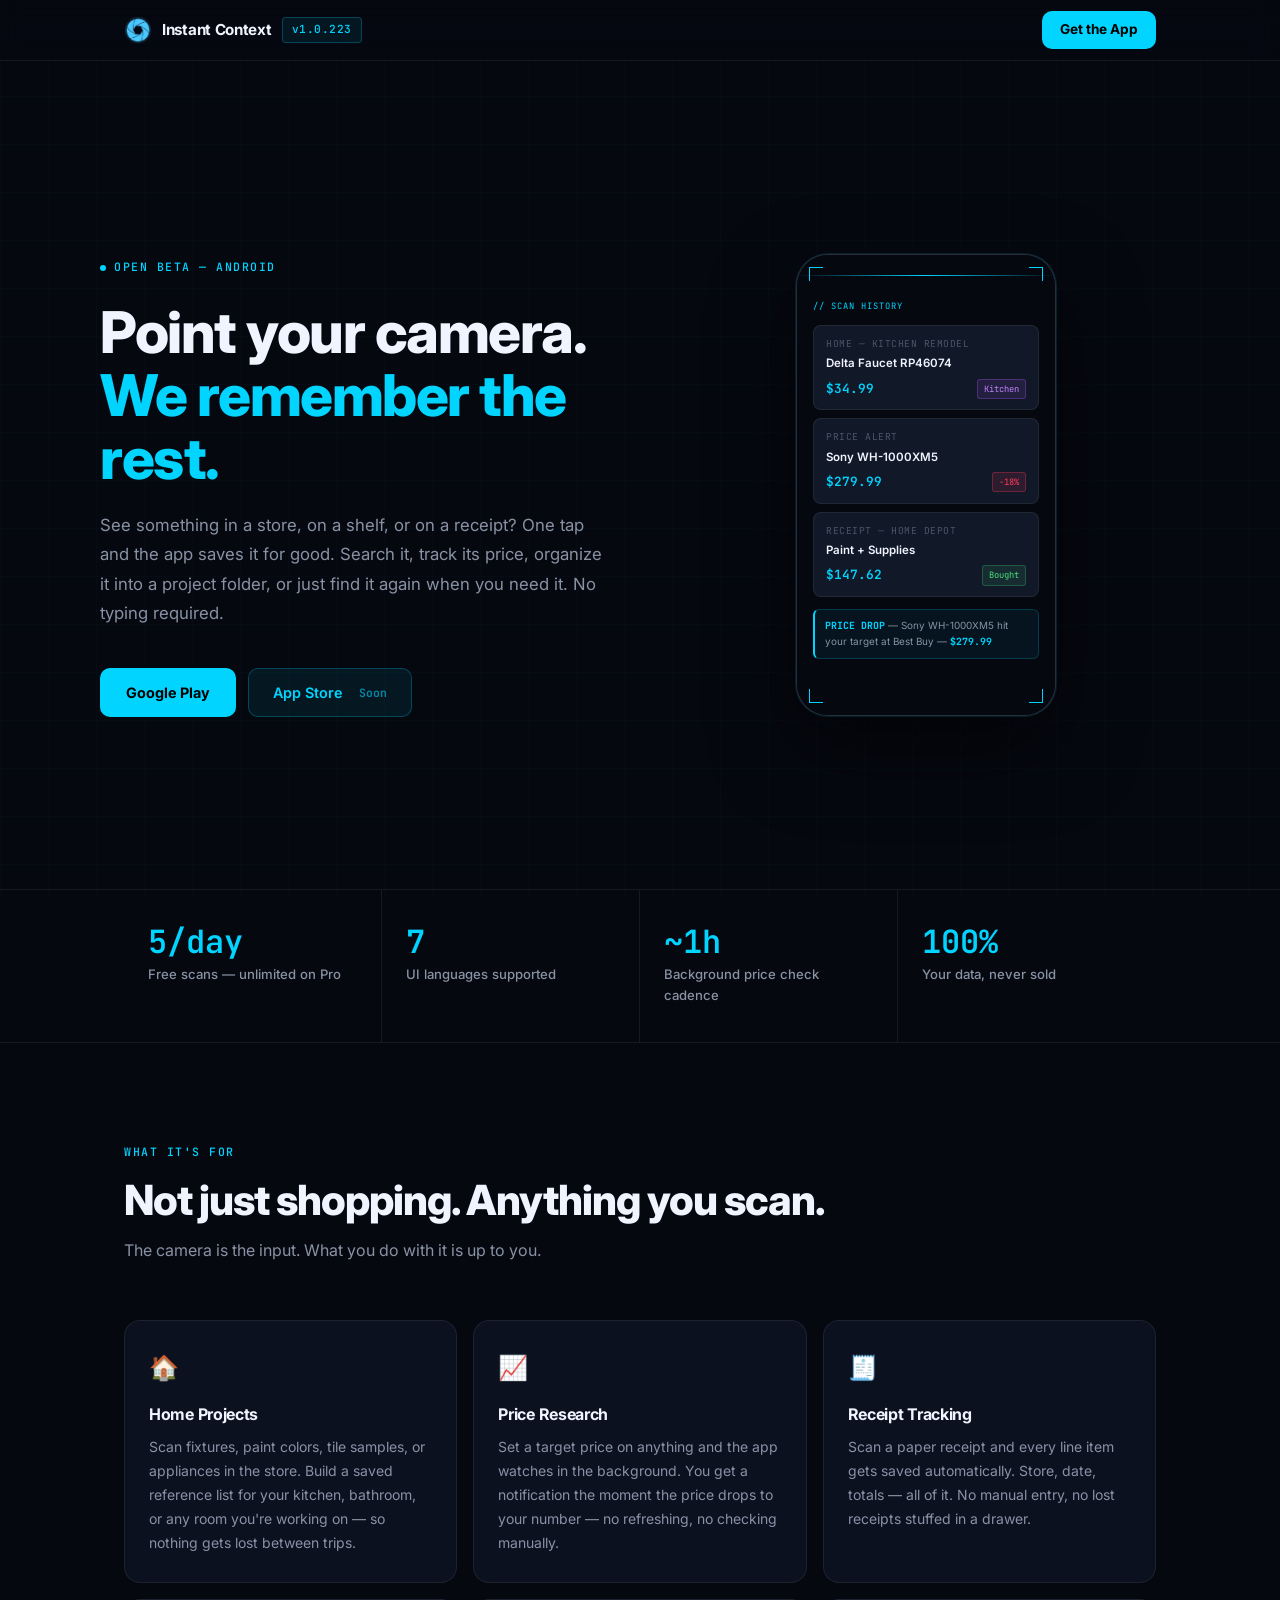
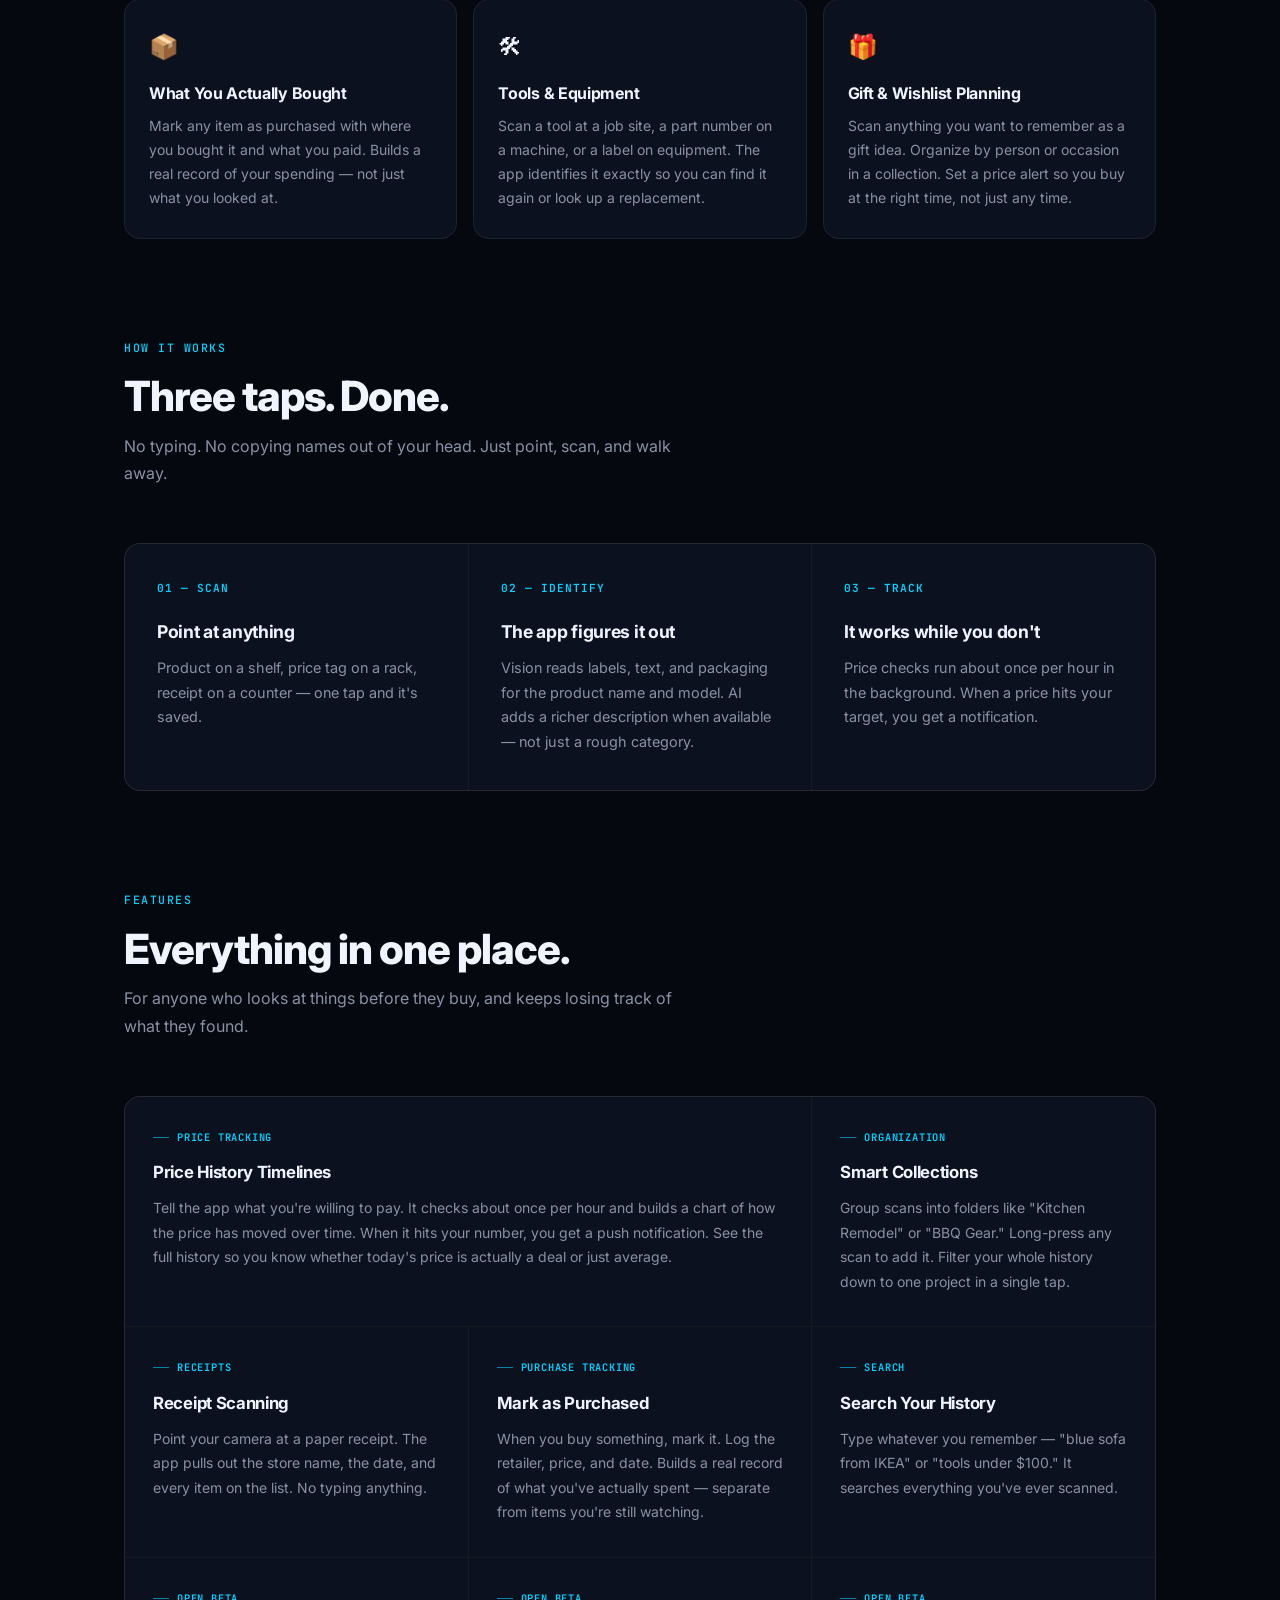
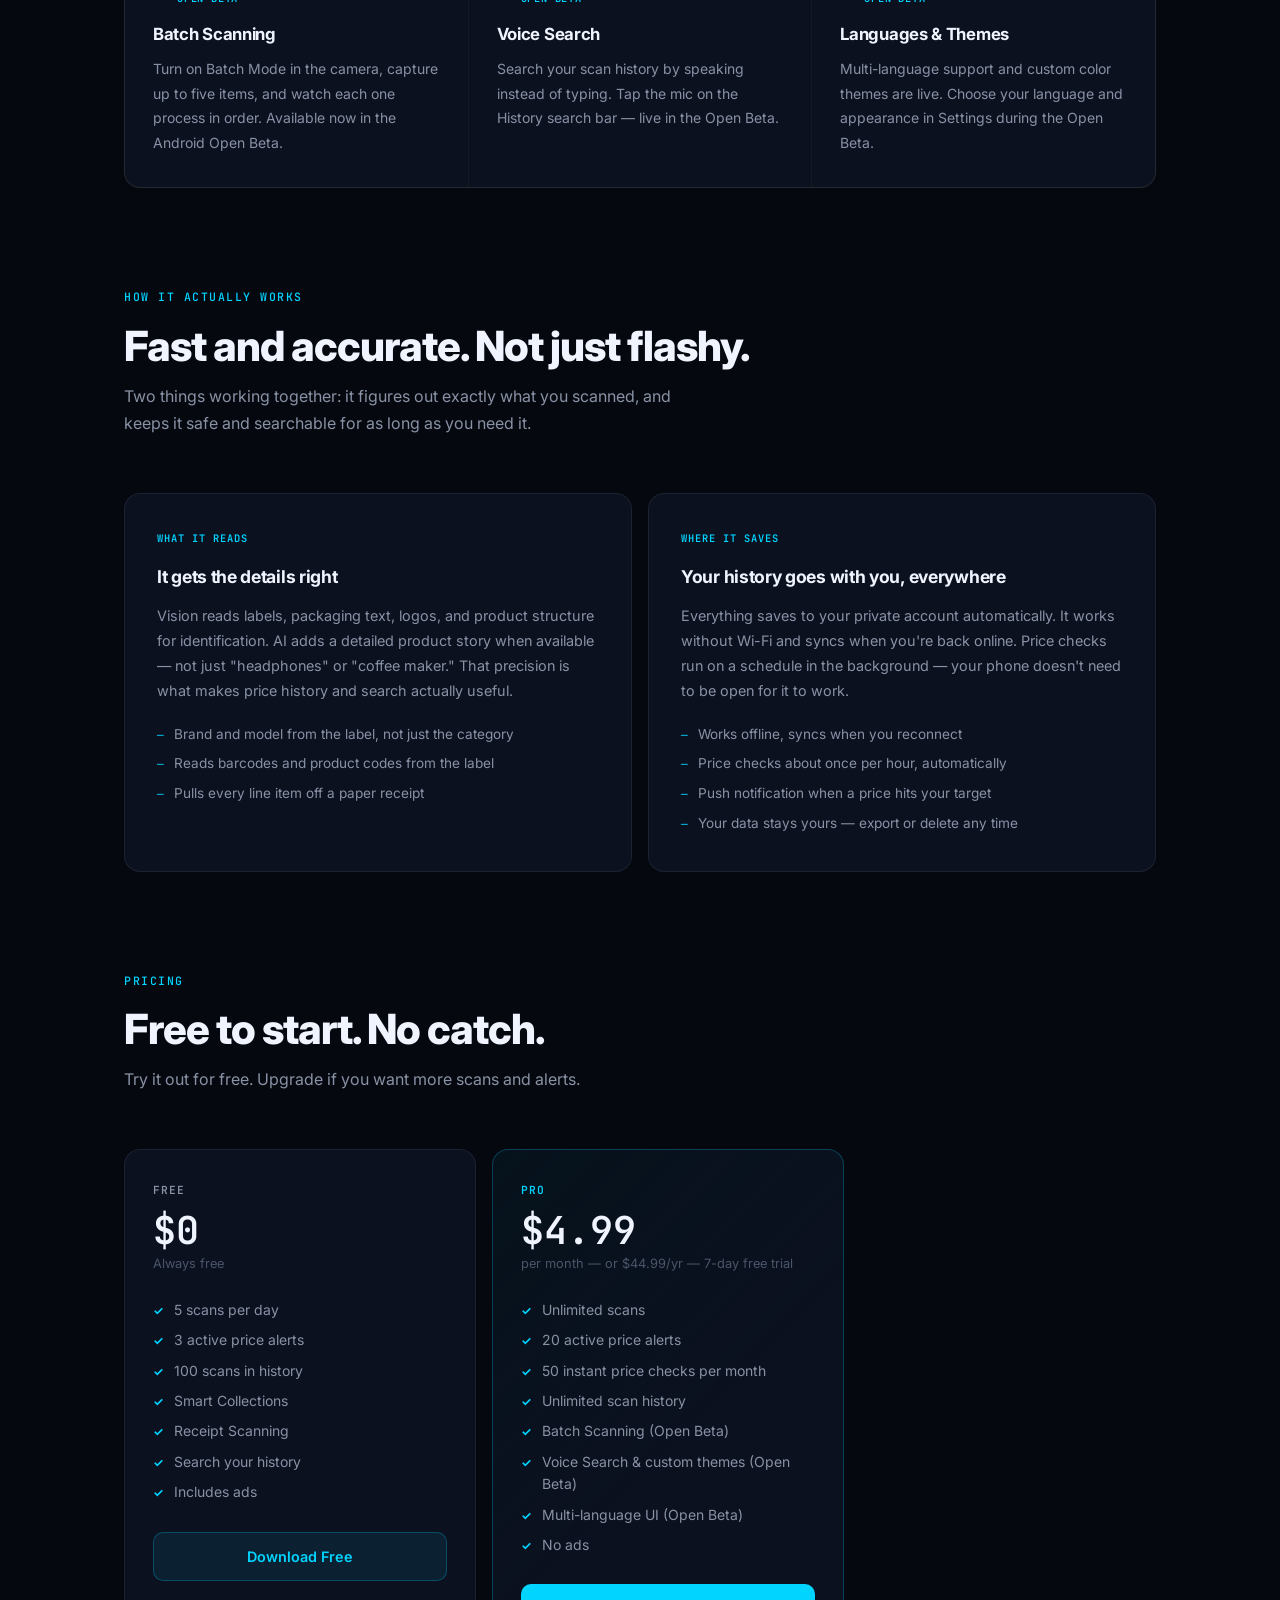
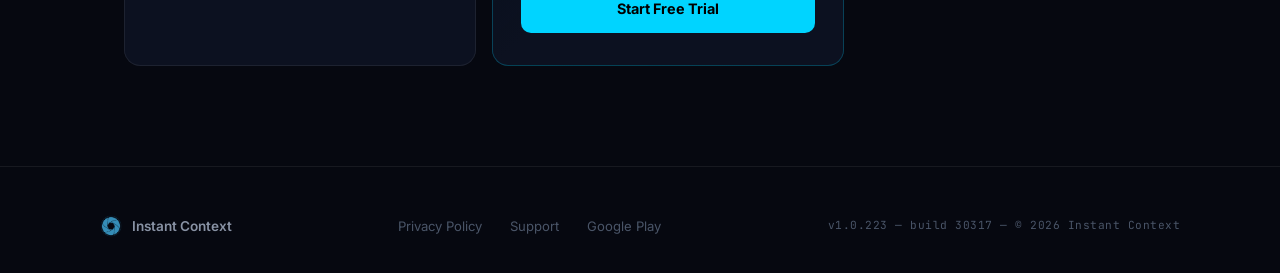
==== index.html @ 6c450320 "Website sync v1.0.223 (build 30317)" ====
<!DOCTYPE html>
<html lang="en">
<head>
  <meta charset="UTF-8">
  <meta name="viewport" content="width=device-width, initial-scale=1.0">
  <link rel="icon" href="/favicon.ico" sizes="any">
  <link rel="icon" href="/favicon-32.png" type="image/png" sizes="32x32">
  <link rel="icon" href="/favicon.png" type="image/png" sizes="512x512">
  <link rel="apple-touch-icon" href="/icon.png">
  <title>Instant Context &#8212; Point your camera. We remember the rest.</title>
  <meta name="description" content="Instant Context remembers every product and receipt you scan. Track prices, stay organized, and find anything again in seconds &#8212; without typing a thing.">
  <meta name="theme-color" content="#060810">
  <link rel="preconnect" href="https://fonts.googleapis.com">
  <link rel="preconnect" href="https://fonts.gstatic.com" crossorigin>
  <link href="https://fonts.googleapis.com/css2?family=Inter:wght@300;400;500;600;700;800&family=JetBrains+Mono:wght@400;500;600&display=swap" rel="stylesheet">
  <link rel="stylesheet" href="./css/site.css">
  <style>
    /* =============================================================
       RESET & BASE
    ============================================================= */
    *, *::before, *::after { margin: 0; padding: 0; box-sizing: border-box; }

    :root {
      --black:     #060810;
      --surface:   #0c1120;
      --surface-2: #111827;
      --border:    rgba(255,255,255,0.07);
      --border-hi: rgba(0,212,255,0.25);
      --cyan:      #00d4ff;
      --cyan-dim:  rgba(0,212,255,0.15);
      --cyan-glow: rgba(0,212,255,0.08);
      --red:       #ff3b5c;
      --text-hi:   #f0f4ff;
      --text-mid:  #8892a4;
      --text-lo:   #4a5568;
      --mono:      'JetBrains Mono', 'Courier New', monospace;
      --sans:      'Inter', -apple-system, BlinkMacSystemFont, sans-serif;
      --radius:    10px;
      --radius-lg: 16px;
    }

    html { scroll-behavior: smooth; }

    body {
      font-family: var(--sans);
      background-color: var(--black);
      color: var(--text-hi);
      line-height: 1.6;
      overflow-x: hidden;
      -webkit-font-smoothing: antialiased;
    }

    /* =============================================================
       GRID BACKGROUND
    ============================================================= */
    .grid-bg {
      position: fixed;
      inset: 0;
      pointer-events: none;
      z-index: 0;
      background-image:
        linear-gradient(rgba(0,212,255,0.025) 1px, transparent 1px),
        linear-gradient(90deg, rgba(0,212,255,0.025) 1px, transparent 1px);
      background-size: 48px 48px;
    }

    /* =============================================================
       LAYOUT
    ============================================================= */
    .wrap {
      position: relative;
      z-index: 1;
      max-width: 1080px;
      margin: 0 auto;
      padding: 0 24px;
    }

    /* =============================================================
       NAV
    ============================================================= */
    nav {
      position: sticky;
      top: 0;
      z-index: 100;
      border-bottom: 1px solid var(--border);
      background: rgba(6,8,16,0.88);
      backdrop-filter: blur(12px);
    }

    .nav-inner {
      display: flex;
      align-items: center;
      justify-content: space-between;
      height: 60px;
      max-width: 1080px;
      margin: 0 auto;
      padding: 0 24px;
    }

    .nav-brand {
      display: flex;
      align-items: center;
      gap: 10px;
      text-decoration: none;
    }

    .nav-brand img { height: 28px; width: auto; }

    .nav-brand-name {
      font-size: 0.95rem;
      font-weight: 700;
      color: var(--text-hi);
      letter-spacing: -0.3px;
    }

    .nav-pill {
      font-family: var(--mono);
      font-size: 0.7rem;
      font-weight: 500;
      color: var(--cyan);
      background: var(--cyan-glow);
      border: 1px solid var(--border-hi);
      padding: 3px 9px;
      border-radius: 4px;
      letter-spacing: 0.5px;
    }

    .nav-cta {
      display: inline-flex;
      align-items: center;
      gap: 6px;
      padding: 8px 18px;
      background: var(--cyan);
      color: #000;
      text-decoration: none;
      border-radius: var(--radius);
      font-size: 0.85rem;
      font-weight: 700;
      transition: opacity 0.15s;
    }

    .nav-cta:hover { opacity: 0.85; }

    /* =============================================================
       BUTTONS
    ============================================================= */
    .btn-primary {
      display: inline-flex;
      align-items: center;
      gap: 8px;
      padding: 13px 26px;
      background: var(--cyan);
      color: #000;
      text-decoration: none;
      border-radius: var(--radius);
      font-size: 0.9rem;
      font-weight: 700;
      transition: opacity 0.15s, transform 0.15s;
    }

    .btn-primary:hover { opacity: 0.88; transform: translateY(-1px); }

    .btn-secondary {
      display: inline-flex;
      align-items: center;
      gap: 8px;
      padding: 12px 24px;
      border: 1px solid var(--border-hi);
      color: var(--cyan);
      text-decoration: none;
      border-radius: var(--radius);
      font-size: 0.9rem;
      font-weight: 600;
      background: var(--cyan-glow);
      transition: background 0.15s, border-color 0.15s, transform 0.15s;
    }

    .btn-secondary:hover {
      background: var(--cyan-dim);
      border-color: var(--cyan);
      transform: translateY(-1px);
    }

    /* =============================================================
       SECTION TYPOGRAPHY
    ============================================================= */
    .section-label {
      font-family: var(--mono);
      font-size: 0.72rem;
      font-weight: 500;
      color: var(--cyan);
      letter-spacing: 1.5px;
      text-transform: uppercase;
      margin-bottom: 16px;
    }

    .section-title {
      font-size: clamp(1.8rem, 3.5vw, 2.6rem);
      font-weight: 800;
      letter-spacing: -1px;
      color: var(--text-hi);
      line-height: 1.15;
      margin-bottom: 12px;
    }

    /* =============================================================
       FOOTER
    ============================================================= */
    footer {
      position: relative;
      z-index: 1;
      border-top: 1px solid var(--border);
      padding: 48px 24px 36px;
    }

    .footer-inner {
      max-width: 1080px;
      margin: 0 auto;
      display: flex;
      align-items: center;
      justify-content: space-between;
      flex-wrap: wrap;
      gap: 20px;
    }

    .footer-brand { display: flex; align-items: center; gap: 10px; }
    .footer-brand img { height: 22px; width: auto; opacity: 0.7; }
    .footer-name { font-size: 0.85rem; font-weight: 600; color: var(--text-mid); }

    .footer-links { display: flex; gap: 28px; flex-wrap: wrap; }

    .footer-links a {
      font-size: 0.82rem;
      color: var(--text-lo);
      text-decoration: none;
      transition: color 0.15s;
    }

    .footer-links a:hover { color: var(--text-mid); }

    .footer-meta {
      font-family: var(--mono);
      font-size: 0.7rem;
      color: var(--text-lo);
      letter-spacing: 0.5px;
    }

    /* =============================================================
       ANIMATIONS
    ============================================================= */
    @keyframes scanLine {
      0%   { top: 0; opacity: 0; }
      5%   { opacity: 1; }
      95%  { opacity: 1; }
      100% { top: 100%; opacity: 0; }
    }

    @keyframes fadeUp {
      from { opacity: 0; transform: translateY(20px); }
      to   { opacity: 1; transform: translateY(0); }
    }

    @keyframes blink {
      0%, 100% { opacity: 1; }
      50%       { opacity: 0; }
    }

    /* =============================================================
       HERO
    ============================================================= */
    .hero {
      position: relative;
      z-index: 1;
      min-height: 92vh;
      display: flex;
      align-items: center;
      padding: 100px 24px 80px;
    }

    .hero-inner {
      max-width: 1080px;
      margin: 0 auto;
      display: grid;
      grid-template-columns: 1fr 1fr;
      gap: 64px;
      align-items: center;
    }

    .hero-kicker {
      display: inline-flex;
      align-items: center;
      gap: 8px;
      font-family: var(--mono);
      font-size: 0.72rem;
      font-weight: 500;
      color: var(--cyan);
      letter-spacing: 1.5px;
      text-transform: uppercase;
      margin-bottom: 24px;
    }

    .hero-kicker::before {
      content: '';
      display: block;
      width: 6px;
      height: 6px;
      border-radius: 50%;
      background: var(--cyan);
      animation: blink 1.4s ease-in-out infinite;
    }

    .hero h1 {
      font-size: clamp(2.4rem, 5vw, 3.6rem);
      font-weight: 800;
      letter-spacing: -1.5px;
      line-height: 1.1;
      color: var(--text-hi);
      margin-bottom: 20px;
    }

    .hero h1 em {
      font-style: normal;
      color: var(--cyan);
    }

    .hero-sub {
      font-size: 1.05rem;
      color: var(--text-mid);
      line-height: 1.75;
      margin-bottom: 40px;
      font-weight: 400;
    }

    .hero-cta-row {
      display: flex;
      gap: 12px;
      flex-wrap: wrap;
    }

    /* =============================================================
       PHONE MOCKUP
    ============================================================= */
    .hero-mockup {
      position: relative;
      display: flex;
      justify-content: center;
      align-items: center;
    }

    .mockup-frame {
      position: relative;
      width: 260px;
      border-radius: 32px;
      border: 1px solid rgba(255,255,255,0.12);
      background: var(--surface);
      overflow: hidden;
      box-shadow: 0 0 0 1px rgba(0,212,255,0.12), 0 32px 80px rgba(0,0,0,0.6);
      animation: fadeUp 0.8s 0.3s both;
    }

    .mockup-screen {
      padding: 20px 16px;
      min-height: 460px;
      position: relative;
      background: var(--black);
    }

    .scan-sweep {
      position: absolute;
      left: 0;
      right: 0;
      height: 1px;
      background: linear-gradient(90deg, transparent, var(--cyan), transparent);
      animation: scanLine 3s ease-in-out infinite;
    }

    .corner { position: absolute; width: 14px; height: 14px; }
    .corner-tl { top: 12px; left: 12px; border-top: 1.5px solid var(--cyan); border-left: 1.5px solid var(--cyan); }
    .corner-tr { top: 12px; right: 12px; border-top: 1.5px solid var(--cyan); border-right: 1.5px solid var(--cyan); }
    .corner-bl { bottom: 12px; left: 12px; border-bottom: 1.5px solid var(--cyan); border-left: 1.5px solid var(--cyan); }
    .corner-br { bottom: 12px; right: 12px; border-bottom: 1.5px solid var(--cyan); border-right: 1.5px solid var(--cyan); }

    .mock-header {
      font-family: var(--mono);
      font-size: 0.55rem;
      color: var(--cyan);
      letter-spacing: 1px;
      text-transform: uppercase;
      margin-bottom: 12px;
      padding-top: 24px;
    }

    .mock-card {
      background: var(--surface-2);
      border: 1px solid var(--border);
      border-radius: 8px;
      padding: 10px 12px;
      margin-bottom: 8px;
    }

    .mock-card-label {
      font-size: 0.6rem;
      color: var(--text-lo);
      font-family: var(--mono);
      text-transform: uppercase;
      letter-spacing: 0.5px;
      margin-bottom: 3px;
    }

    .mock-card-name {
      font-size: 0.72rem;
      font-weight: 600;
      color: var(--text-hi);
      margin-bottom: 6px;
      white-space: nowrap;
      overflow: hidden;
      text-overflow: ellipsis;
    }

    .mock-price-row {
      display: flex;
      justify-content: space-between;
      align-items: center;
    }

    .mock-price {
      font-family: var(--mono);
      font-size: 0.8rem;
      font-weight: 600;
      color: var(--cyan);
    }

    .mock-badge {
      font-family: var(--mono);
      font-size: 0.55rem;
      padding: 2px 6px;
      border-radius: 3px;
    }

    .mock-badge-active  { background: rgba(0,212,255,0.12); color: var(--cyan); border: 1px solid rgba(0,212,255,0.3); }
    .mock-badge-drop    { background: rgba(255,59,92,0.12);  color: var(--red);  border: 1px solid rgba(255,59,92,0.3); }
    .mock-badge-bought  { background: rgba(74,222,128,0.1);  color: #4ade80;     border: 1px solid rgba(74,222,128,0.25); }
    .mock-badge-collect { background: rgba(168,85,247,0.12); color: #c084fc;     border: 1px solid rgba(168,85,247,0.3); }

    .mock-alert {
      margin-top: 12px;
      background: rgba(0,212,255,0.06);
      border: 1px solid rgba(0,212,255,0.2);
      border-left: 2px solid var(--cyan);
      border-radius: 6px;
      padding: 8px 10px;
      font-size: 0.62rem;
      color: var(--text-mid);
      line-height: 1.5;
    }

    .mock-alert strong { color: var(--cyan); font-family: var(--mono); }

    /* =============================================================
       STATS ROW
    ============================================================= */
    .stats-section {
      position: relative;
      z-index: 1;
      border-top: 1px solid var(--border);
      border-bottom: 1px solid var(--border);
    }

    .stats-inner {
      max-width: 1080px;
      margin: 0 auto;
      padding: 0 24px;
      display: grid;
      grid-template-columns: repeat(4, 1fr);
    }

    .stat-item {
      padding: 36px 24px;
      border-right: 1px solid var(--border);
      animation: fadeUp 0.5s both;
    }

    .stat-item:last-child { border-right: none; }
    .stat-item:nth-child(1) { animation-delay: 0.1s; }
    .stat-item:nth-child(2) { animation-delay: 0.2s; }
    .stat-item:nth-child(3) { animation-delay: 0.3s; }
    .stat-item:nth-child(4) { animation-delay: 0.4s; }

    .stat-num {
      font-family: var(--mono);
      font-size: 2rem;
      font-weight: 600;
      color: var(--cyan);
      line-height: 1;
      margin-bottom: 6px;
    }

    .stat-label { font-size: 0.82rem; color: var(--text-mid); font-weight: 500; }

    /* =============================================================
       SECTIONS
    ============================================================= */
    .section {
      position: relative;
      z-index: 1;
      padding: 100px 24px;
    }

    .section-sub {
      font-size: 1rem;
      color: var(--text-mid);
      max-width: 560px;
      line-height: 1.7;
      margin-bottom: 56px;
    }

    /* =============================================================
       HOW IT WORKS STEPS
    ============================================================= */
    .steps-row {
      display: grid;
      grid-template-columns: repeat(3, 1fr);
      gap: 1px;
      background: var(--border);
      border: 1px solid var(--border);
      border-radius: var(--radius-lg);
      overflow: hidden;
    }

    .step {
      background: var(--surface);
      padding: 36px 32px;
      transition: background 0.2s;
    }

    .step:hover { background: var(--surface-2); }

    .step-num {
      font-family: var(--mono);
      font-size: 0.7rem;
      font-weight: 600;
      color: var(--cyan);
      letter-spacing: 1px;
      margin-bottom: 20px;
    }

    .step-title {
      font-size: 1.1rem;
      font-weight: 700;
      color: var(--text-hi);
      letter-spacing: -0.3px;
      margin-bottom: 10px;
    }

    .step-text { font-size: 0.9rem; color: var(--text-mid); line-height: 1.7; }

    /* =============================================================
       USE CASES (replaces shopping-only framing)
    ============================================================= */
    .usecases-grid {
      display: grid;
      grid-template-columns: repeat(3, 1fr);
      gap: 16px;
    }

    .usecase-card {
      background: var(--surface);
      border: 1px solid var(--border);
      border-radius: var(--radius-lg);
      padding: 28px 24px;
      transition: border-color 0.2s, background 0.2s;
    }

    .usecase-card:hover { border-color: var(--border-hi); background: var(--surface-2); }

    .usecase-icon {
      font-size: 1.5rem;
      margin-bottom: 14px;
      display: block;
    }

    .usecase-title {
      font-size: 1rem;
      font-weight: 700;
      color: var(--text-hi);
      letter-spacing: -0.3px;
      margin-bottom: 8px;
    }

    .usecase-text { font-size: 0.875rem; color: var(--text-mid); line-height: 1.7; }

    /* =============================================================
       FEATURES GRID
    ============================================================= */
    .features-grid {
      display: grid;
      grid-template-columns: repeat(3, 1fr);
      gap: 1px;
      background: var(--border);
      border: 1px solid var(--border);
      border-radius: var(--radius-lg);
      overflow: hidden;
    }

    .feature-card {
      background: var(--surface);
      padding: 32px 28px;
      transition: background 0.2s;
      position: relative;
    }

    .feature-card:hover { background: var(--surface-2); }

    .feature-card::before {
      content: '';
      position: absolute;
      top: 0; left: 0; right: 0;
      height: 1px;
      background: var(--cyan);
      transform: scaleX(0);
      transform-origin: left;
      transition: transform 0.3s ease;
    }

    .feature-card:hover::before { transform: scaleX(1); }

    .feature-tag {
      font-family: var(--mono);
      font-size: 0.65rem;
      font-weight: 600;
      color: var(--cyan);
      letter-spacing: 0.8px;
      text-transform: uppercase;
      margin-bottom: 14px;
      display: flex;
      align-items: center;
      gap: 8px;
    }

    .feature-tag::before {
      content: '';
      display: block;
      width: 16px;
      height: 1px;
      background: var(--cyan);
      opacity: 0.6;
    }

    .feature-tag-soon {
      color: #f59e0b;
    }

    .feature-tag-soon::before { background: #f59e0b; }

    .feature-card:has(.feature-tag-soon) { opacity: 0.7; }
    .feature-card:has(.feature-tag-soon):hover { opacity: 1; }

    .feature-name {
      font-size: 1.05rem;
      font-weight: 700;
      color: var(--text-hi);
      letter-spacing: -0.3px;
      margin-bottom: 10px;
    }

    .feature-desc { font-size: 0.875rem; color: var(--text-mid); line-height: 1.75; }

    .feature-wide { grid-column: span 2; }

    /* =============================================================
       HOW IT WORKS TECH
    ============================================================= */
    .tech-grid {
      display: grid;
      grid-template-columns: 1fr 1fr;
      gap: 16px;
    }

    .tech-card {
      background: var(--surface);
      border: 1px solid var(--border);
      border-radius: var(--radius-lg);
      padding: 36px 32px;
      transition: border-color 0.2s;
    }

    .tech-card:hover { border-color: var(--border-hi); }

    .tech-card-label {
      font-family: var(--mono);
      font-size: 0.65rem;
      font-weight: 600;
      color: var(--cyan);
      letter-spacing: 1px;
      text-transform: uppercase;
      margin-bottom: 16px;
    }

    .tech-card h3 {
      font-size: 1.1rem;
      font-weight: 700;
      color: var(--text-hi);
      letter-spacing: -0.3px;
      margin-bottom: 12px;
    }

    .tech-card p { font-size: 0.9rem; color: var(--text-mid); line-height: 1.75; margin-bottom: 20px; }

    .tech-list { list-style: none; display: flex; flex-direction: column; gap: 8px; }

    .tech-list li {
      display: flex;
      align-items: baseline;
      gap: 10px;
      font-size: 0.85rem;
      color: var(--text-mid);
    }

    .tech-list li::before {
      content: '\2014';
      color: var(--cyan);
      font-family: var(--mono);
      font-size: 0.7rem;
      flex-shrink: 0;
    }

    /* =============================================================
       PRICING
    ============================================================= */
    .pricing-grid {
      display: grid;
      grid-template-columns: 1fr 1fr;
      gap: 16px;
      max-width: 720px;
    }

    .price-card {
      background: var(--surface);
      border: 1px solid var(--border);
      border-radius: var(--radius-lg);
      padding: 32px 28px;
    }

    .price-card-featured {
      border-color: var(--border-hi);
      background: linear-gradient(135deg, rgba(0,212,255,0.05) 0%, var(--surface) 60%);
    }

    .price-tier {
      font-family: var(--mono);
      font-size: 0.7rem;
      font-weight: 600;
      color: var(--text-mid);
      letter-spacing: 1px;
      text-transform: uppercase;
      margin-bottom: 12px;
    }

    .price-card-featured .price-tier { color: var(--cyan); }

    .price-amount {
      font-family: var(--mono);
      font-size: 2.4rem;
      font-weight: 600;
      color: var(--text-hi);
      line-height: 1;
      margin-bottom: 4px;
    }

    .price-period { font-size: 0.8rem; color: var(--text-lo); margin-bottom: 24px; }

    .price-list {
      list-style: none;
      display: flex;
      flex-direction: column;
      gap: 8px;
      margin-bottom: 28px;
    }

    .price-list li {
      display: flex;
      align-items: baseline;
      gap: 10px;
      font-size: 0.875rem;
      color: var(--text-mid);
    }

    .price-list li::before {
      content: '\2713';
      color: var(--cyan);
      font-size: 0.75rem;
      font-weight: 700;
      flex-shrink: 0;
    }

    /* =============================================================
       RESPONSIVE (index-only)
    ============================================================= */
    @media (max-width: 860px) {
      .hero-inner { grid-template-columns: 1fr; gap: 48px; text-align: center; }
      .hero-kicker { justify-content: center; }
      .hero-cta-row { justify-content: center; }
      .hero-mockup { order: -1; }
      .mockup-frame { width: 220px; }
      .mockup-screen { min-height: 380px; }
      .stats-inner { grid-template-columns: 1fr 1fr; }
      .stat-item:nth-child(2) { border-right: none; }
      .stat-item:nth-child(3) { border-top: 1px solid var(--border); }
      .stat-item:nth-child(4) { border-top: 1px solid var(--border); border-right: none; }
      .steps-row { grid-template-columns: 1fr; }
      .step { border-bottom: 1px solid var(--border); }
      .step:last-child { border-bottom: none; }
      .usecases-grid { grid-template-columns: 1fr 1fr; }
      .features-grid { grid-template-columns: 1fr; }
      .feature-wide { grid-column: span 1; }
      .tech-grid { grid-template-columns: 1fr; }
      .pricing-grid { grid-template-columns: 1fr; max-width: 400px; }
    }

    @media (max-width: 560px) {
      .nav-pill { display: none; }
      .hero { padding: 80px 24px 60px; }
      .section { padding: 72px 24px; }
      .stat-item { padding: 24px 16px; }
      .usecases-grid { grid-template-columns: 1fr; }
      .footer-inner { flex-direction: column; align-items: flex-start; gap: 16px; }
    }
  </style>
</head>
<body>

  <div class="grid-bg"></div>

  <!-- NAV -->
  <nav>
    <div class="nav-inner">
      <a href="/" class="nav-brand">
        <img src="./app-logo.png" alt="Instant Context">
        <span class="nav-brand-name">Instant Context</span>
        <span class="nav-pill" id="nav-version">v1.0.223</span>
      </a>
      <a href="https://play.google.com/store/apps/details?id=com.instantcontext.app"
         class="nav-cta" target="_blank" rel="noopener">
        Get the App
      </a>
    </div>
  </nav>

  <!-- HERO -->
  <section class="hero">
    <div class="hero-inner">

      <div>
        <div class="hero-kicker">Open Beta &mdash; Android</div>
        <h1>Point your camera.<br><em>We remember the rest.</em></h1>
        <p class="hero-sub">
          See something in a store, on a shelf, or on a receipt? One tap and the app
          saves it for good. Search it, track its price, organize it into a project
          folder, or just find it again when you need it. No typing required.
        </p>
        <div class="hero-cta-row">
          <a href="https://play.google.com/store/apps/details?id=com.instantcontext.app"
             class="btn-primary" target="_blank" rel="noopener">
            Google Play
          </a>
          <a href="#" class="btn-secondary" aria-label="iOS App Store, coming soon">
            App Store &nbsp;<span style="font-family:var(--mono);font-size:0.72rem;opacity:0.6">Soon</span>
          </a>
        </div>
      </div>

      <!-- Phone mockup -->
      <div class="hero-mockup">
        <div class="mockup-frame">
          <div class="mockup-screen">
            <div class="scan-sweep"></div>
            <div class="corner corner-tl"></div>
            <div class="corner corner-tr"></div>
            <div class="corner corner-bl"></div>
            <div class="corner corner-br"></div>

            <div class="mock-header">// Scan History</div>

            <div class="mock-card">
              <div class="mock-card-label">Home &mdash; Kitchen Remodel</div>
              <div class="mock-card-name">Delta Faucet RP46074</div>
              <div class="mock-price-row">
                <span class="mock-price">$34.99</span>
                <span class="mock-badge mock-badge-collect">Kitchen</span>
              </div>
            </div>

            <div class="mock-card">
              <div class="mock-card-label">Price Alert</div>
              <div class="mock-card-name">Sony WH-1000XM5</div>
              <div class="mock-price-row">
                <span class="mock-price">$279.99</span>
                <span class="mock-badge mock-badge-drop">-18%</span>
              </div>
            </div>

            <div class="mock-card">
              <div class="mock-card-label">Receipt &mdash; Home Depot</div>
              <div class="mock-card-name">Paint + Supplies</div>
              <div class="mock-price-row">
                <span class="mock-price">$147.62</span>
                <span class="mock-badge mock-badge-bought">Bought</span>
              </div>
            </div>

            <div class="mock-alert">
              <strong>PRICE DROP</strong> &mdash; Sony WH-1000XM5
              hit your target at Best Buy &mdash; <strong>$279.99</strong>
            </div>
          </div>
        </div>
      </div>

    </div>
  </section>

  <!-- STATS -->
  <div class="stats-section">
    <div class="stats-inner">
      <div class="stat-item">
        <div class="stat-num">5/day</div>
        <div class="stat-label">Free scans &mdash; unlimited on Pro</div>
      </div>
      <div class="stat-item">
        <div class="stat-num">7</div>
        <div class="stat-label">UI languages supported</div>
      </div>
      <div class="stat-item">
        <div class="stat-num">~1h</div>
        <div class="stat-label">Background price check cadence</div>
      </div>
      <div class="stat-item">
        <div class="stat-num">100%</div>
        <div class="stat-label">Your data, never sold</div>
      </div>
    </div>
  </div>

  <!-- WHAT YOU CAN DO -->
  <section class="section">
    <div class="wrap">
      <div class="section-label">What It's For</div>
      <h2 class="section-title">Not just shopping. Anything you scan.</h2>
      <p class="section-sub">
        The camera is the input. What you do with it is up to you.
      </p>

      <div class="usecases-grid">
        <div class="usecase-card">
          <span class="usecase-icon">&#127968;</span>
          <div class="usecase-title">Home Projects</div>
          <div class="usecase-text">
            Scan fixtures, paint colors, tile samples, or appliances in the store.
            Build a saved reference list for your kitchen, bathroom, or any room
            you're working on &#8212; so nothing gets lost between trips.
          </div>
        </div>
        <div class="usecase-card">
          <span class="usecase-icon">&#128200;</span>
          <div class="usecase-title">Price Research</div>
          <div class="usecase-text">
            Set a target price on anything and the app watches in the background.
            You get a notification the moment the price drops to your number &#8212;
            no refreshing, no checking manually.
          </div>
        </div>
        <div class="usecase-card">
          <span class="usecase-icon">&#129534;</span>
          <div class="usecase-title">Receipt Tracking</div>
          <div class="usecase-text">
            Scan a paper receipt and every line item gets saved automatically.
            Store, date, totals &#8212; all of it. No manual entry, no lost receipts
            stuffed in a drawer.
          </div>
        </div>
        <div class="usecase-card">
          <span class="usecase-icon">&#128230;</span>
          <div class="usecase-title">What You Actually Bought</div>
          <div class="usecase-text">
            Mark any item as purchased with where you bought it and what you paid.
            Builds a real record of your spending &#8212; not just what you looked at.
          </div>
        </div>
        <div class="usecase-card">
          <span class="usecase-icon">&#128736;</span>
          <div class="usecase-title">Tools &amp; Equipment</div>
          <div class="usecase-text">
            Scan a tool at a job site, a part number on a machine, or a label on
            equipment. The app identifies it exactly so you can find it again or
            look up a replacement.
          </div>
        </div>
        <div class="usecase-card">
          <span class="usecase-icon">&#127873;</span>
          <div class="usecase-title">Gift &amp; Wishlist Planning</div>
          <div class="usecase-text">
            Scan anything you want to remember as a gift idea. Organize by person
            or occasion in a collection. Set a price alert so you buy at the right
            time, not just any time.
          </div>
        </div>
      </div>
    </div>
  </section>

  <!-- HOW IT WORKS -->
  <section class="section" style="padding-top:0;">
    <div class="wrap">
      <div class="section-label">How It Works</div>
      <h2 class="section-title">Three taps. Done.</h2>
      <p class="section-sub">
        No typing. No copying names out of your head. Just point, scan, and walk away.
      </p>

      <div class="steps-row">
        <div class="step">
          <div class="step-num">01 &mdash; SCAN</div>
          <div class="step-title">Point at anything</div>
          <div class="step-text">
            Product on a shelf, price tag on a rack, receipt on a counter &#8212;
            one tap and it's saved.
          </div>
        </div>
        <div class="step">
          <div class="step-num">02 &mdash; IDENTIFY</div>
          <div class="step-title">The app figures it out</div>
          <div class="step-text">
            Vision reads labels, text, and packaging for the product name and model.
            AI adds a richer description when available &#8212; not just a rough category.
          </div>
        </div>
        <div class="step">
          <div class="step-num">03 &mdash; TRACK</div>
          <div class="step-title">It works while you don't</div>
          <div class="step-text">
            Price checks run about once per hour in the background. When a price
            hits your target, you get a notification.
          </div>
        </div>
      </div>
    </div>
  </section>

  <!-- FEATURES -->
  <section id="features" class="section" style="padding-top:0;">
    <div class="wrap">
      <div class="section-label">Features</div>
      <h2 class="section-title">Everything in one place.</h2>
      <p class="section-sub">
        For anyone who looks at things before they buy, and keeps losing track of what they found.
      </p>

      <div class="features-grid">

        <div class="feature-card feature-wide">
          <div class="feature-tag">Price Tracking</div>
          <div class="feature-name">Price History Timelines</div>
          <div class="feature-desc">
            Tell the app what you're willing to pay. It checks about once per hour
            and builds a chart of how the price has moved over time. When it hits
            your number, you get a push notification. See the full history so you
            know whether today's price is actually a deal or just average.
          </div>
        </div>

        <div class="feature-card">
          <div class="feature-tag">Organization</div>
          <div class="feature-name">Smart Collections</div>
          <div class="feature-desc">
            Group scans into folders like "Kitchen Remodel" or "BBQ Gear."
            Long-press any scan to add it. Filter your whole history down to
            one project in a single tap.
          </div>
        </div>

        <div class="feature-card">
          <div class="feature-tag">Receipts</div>
          <div class="feature-name">Receipt Scanning</div>
          <div class="feature-desc">
            Point your camera at a paper receipt. The app pulls out the store
            name, the date, and every item on the list. No typing anything.
          </div>
        </div>

        <div class="feature-card">
          <div class="feature-tag">Purchase Tracking</div>
          <div class="feature-name">Mark as Purchased</div>
          <div class="feature-desc">
            When you buy something, mark it. Log the retailer, price, and date.
            Builds a real record of what you've actually spent &#8212; separate from
            items you're still watching.
          </div>
        </div>

        <div class="feature-card">
          <div class="feature-tag">Search</div>
          <div class="feature-name">Search Your History</div>
          <div class="feature-desc">
            Type whatever you remember &#8212; "blue sofa from IKEA" or "tools under
            $100." It searches everything you've ever scanned.
          </div>
        </div>

        <div class="feature-card">
          <div class="feature-tag">Open Beta</div>
          <div class="feature-name">Batch Scanning</div>
          <div class="feature-desc">
            Turn on Batch Mode in the camera, capture up to five items, and watch
            each one process in order. Available now in the Android Open Beta.
          </div>
        </div>

        <div class="feature-card">
          <div class="feature-tag">Open Beta</div>
          <div class="feature-name">Voice Search</div>
          <div class="feature-desc">
            Search your scan history by speaking instead of typing. Tap the mic on
            the History search bar — live in the Open Beta.
          </div>
        </div>

        <div class="feature-card">
          <div class="feature-tag">Open Beta</div>
          <div class="feature-name">Languages &amp; Themes</div>
          <div class="feature-desc">
            Multi-language support and custom color themes are live. Choose your
            language and appearance in Settings during the Open Beta.
          </div>
        </div>

      </div>
    </div>
  </section>

  <!-- HOW IT ACTUALLY WORKS -->
  <section class="section" style="padding-top:0;">
    <div class="wrap">
      <div class="section-label">How It Actually Works</div>
      <h2 class="section-title">Fast and accurate. Not just flashy.</h2>
      <p class="section-sub">
        Two things working together: it figures out exactly what you scanned,
        and keeps it safe and searchable for as long as you need it.
      </p>

      <div class="tech-grid">
        <div class="tech-card">
          <div class="tech-card-label">What It Reads</div>
          <h3>It gets the details right</h3>
          <p>
            Vision reads labels, packaging text, logos, and product structure for
            identification. AI adds a detailed product story when available &#8212;
            not just "headphones" or "coffee maker." That precision is what makes
            price history and search actually useful.
          </p>
          <ul class="tech-list">
            <li>Brand and model from the label, not just the category</li>
            <li>Reads barcodes and product codes from the label</li>
            <li>Pulls every line item off a paper receipt</li>
          </ul>
        </div>
        <div class="tech-card">
          <div class="tech-card-label">Where It Saves</div>
          <h3>Your history goes with you, everywhere</h3>
          <p>
            Everything saves to your private account automatically. It works
            without Wi-Fi and syncs when you're back online. Price checks run
            on a schedule in the background &#8212; your phone doesn't need to be
            open for it to work.
          </p>
          <ul class="tech-list">
            <li>Works offline, syncs when you reconnect</li>
            <li>Price checks about once per hour, automatically</li>
            <li>Push notification when a price hits your target</li>
            <li>Your data stays yours &#8212; export or delete any time</li>
          </ul>
        </div>
      </div>
    </div>
  </section>

  <!-- PRICING -->
  <section class="section" style="padding-top:0;" id="pricing">
    <div class="wrap">
      <div class="section-label">Pricing</div>
      <h2 class="section-title">Free to start. No catch.</h2>
      <p class="section-sub">Try it out for free. Upgrade if you want more scans and alerts.</p>

      <div class="pricing-grid">
        <div class="price-card">
          <div class="price-tier">Free</div>
          <div class="price-amount">$0</div>
          <div class="price-period">Always free</div>
          <ul class="price-list">
            <li>5 scans per day</li>
            <li>3 active price alerts</li>
            <li>100 scans in history</li>
            <li>Smart Collections</li>
            <li>Receipt Scanning</li>
            <li>Search your history</li>
            <li>Includes ads</li>
          </ul>
          <a href="https://play.google.com/store/apps/details?id=com.instantcontext.app"
             class="btn-secondary" style="width:100%;justify-content:center;"
             target="_blank" rel="noopener">
            Download Free
          </a>
        </div>

        <div class="price-card price-card-featured">
          <div class="price-tier">Pro</div>
          <div class="price-amount">$4.99</div>
          <div class="price-period">per month &mdash; or $44.99/yr &mdash; 7-day free trial</div>
          <ul class="price-list">
            <li>Unlimited scans</li>
            <li>20 active price alerts</li>
            <li>50 instant price checks per month</li>
            <li>Unlimited scan history</li>
            <li>Batch Scanning (Open Beta)</li>
            <li>Voice Search &amp; custom themes (Open Beta)</li>
            <li>Multi-language UI (Open Beta)</li>
            <li>No ads</li>
          </ul>
          <a href="https://play.google.com/store/apps/details?id=com.instantcontext.app"
             class="btn-primary" style="width:100%;justify-content:center;"
             target="_blank" rel="noopener">
            Start Free Trial
          </a>
        </div>
      </div>
    </div>
  </section>

  <!-- FOOTER -->
  <footer>
    <div class="footer-inner">
      <div class="footer-brand">
        <img src="./app-logo.png" alt="Instant Context">
        <span class="footer-name">Instant Context</span>
      </div>

      <div class="footer-links">
        <a href="/privacy-policy.html">Privacy Policy</a>
        <a href="mailto:support@instantcontext.app">Support</a>
        <a href="https://play.google.com/store/apps/details?id=com.instantcontext.app"
           target="_blank" rel="noopener">Google Play</a>
      </div>

      <div class="footer-meta" id="footer-version">
        v1.0.223 &mdash; build 30317 &mdash; &copy; 2026 Instant Context
      </div>
    </div>
  </footer>

  <script>
    fetch('./version.json')
      .then(function(r) { return r.json(); })
      .then(function(v) {
        var nav = document.getElementById('nav-version');
        var footer = document.getElementById('footer-version');
        if (nav) nav.textContent = 'v' + v.version;
        if (footer) footer.textContent = 'v' + v.version + ' \u2014 build ' + v.build + ' \u2014 \u00A9 2026 Instant Context';
      })
      .catch(function() {});
  </script>
</body>
</html>
---- css/site.css ----
/* Instant Context — shared website styles (see WEBSITE_STYLE_GUIDE.md)
 *
 * NOTE: Each page also carries these styles inline so the page renders
 * correctly regardless of whether this file loads (file://, offline, etc.).
 * This file is the canonical reference and is loaded from Vercel in production.
 * Keep this file and each page's inline <style> block in sync.
 */

/* =============================================================
   RESET & BASE
============================================================= */
*, *::before, *::after { margin: 0; padding: 0; box-sizing: border-box; }

:root {
  --black:     #060810;
  --surface:   #0c1120;
  --surface-2: #111827;
  --border:    rgba(255,255,255,0.07);
  --border-hi: rgba(0,212,255,0.25);
  --cyan:      #00d4ff;
  --cyan-dim:  rgba(0,212,255,0.15);
  --cyan-glow: rgba(0,212,255,0.08);
  --red:       #ff3b5c;
  --text-hi:   #f0f4ff;
  --text-mid:  #8892a4;
  --text-lo:   #4a5568;
  --mono:      'JetBrains Mono', 'Courier New', monospace;
  --sans:      'Inter', -apple-system, BlinkMacSystemFont, sans-serif;
  --radius:    10px;
  --radius-lg: 16px;
}

html { scroll-behavior: smooth; }

body {
  font-family: var(--sans);
  background-color: var(--black);
  color: var(--text-hi);
  line-height: 1.6;
  overflow-x: hidden;
  -webkit-font-smoothing: antialiased;
}

/* =============================================================
   GRID BACKGROUND
============================================================= */
.grid-bg {
  position: fixed;
  inset: 0;
  pointer-events: none;
  z-index: 0;
  background-image:
    linear-gradient(rgba(0,212,255,0.025) 1px, transparent 1px),
    linear-gradient(90deg, rgba(0,212,255,0.025) 1px, transparent 1px);
  background-size: 48px 48px;
}

/* =============================================================
   LAYOUT
============================================================= */
.wrap {
  position: relative;
  z-index: 1;
  max-width: 1080px;
  margin: 0 auto;
  padding: 0 24px;
}

/* =============================================================
   NAV
============================================================= */
nav {
  position: sticky;
  top: 0;
  z-index: 100;
  border-bottom: 1px solid var(--border);
  background: rgba(6,8,16,0.88);
  backdrop-filter: blur(12px);
}

.nav-inner {
  display: flex;
  align-items: center;
  justify-content: space-between;
  height: 60px;
  max-width: 1080px;
  margin: 0 auto;
  padding: 0 24px;
}

.nav-brand {
  display: flex;
  align-items: center;
  gap: 10px;
  text-decoration: none;
}

.nav-brand img { height: 28px; width: auto; }

.nav-brand-name {
  font-size: 0.95rem;
  font-weight: 700;
  color: var(--text-hi);
  letter-spacing: -0.3px;
}

.nav-pill {
  font-family: var(--mono);
  font-size: 0.7rem;
  font-weight: 500;
  color: var(--cyan);
  background: var(--cyan-glow);
  border: 1px solid var(--border-hi);
  padding: 3px 9px;
  border-radius: 4px;
  letter-spacing: 0.5px;
}

.nav-cta {
  display: inline-flex;
  align-items: center;
  gap: 6px;
  padding: 8px 18px;
  background: var(--cyan);
  color: #000;
  text-decoration: none;
  border-radius: var(--radius);
  font-size: 0.85rem;
  font-weight: 700;
  transition: opacity 0.15s;
}

.nav-cta:hover { opacity: 0.85; }

/* =============================================================
   BUTTONS
============================================================= */
.btn-primary {
  display: inline-flex;
  align-items: center;
  gap: 8px;
  padding: 13px 26px;
  background: var(--cyan);
  color: #000;
  text-decoration: none;
  border-radius: var(--radius);
  font-size: 0.9rem;
  font-weight: 700;
  transition: opacity 0.15s, transform 0.15s;
}

.btn-primary:hover { opacity: 0.88; transform: translateY(-1px); }

.btn-secondary {
  display: inline-flex;
  align-items: center;
  gap: 8px;
  padding: 12px 24px;
  border: 1px solid var(--border-hi);
  color: var(--cyan);
  text-decoration: none;
  border-radius: var(--radius);
  font-size: 0.9rem;
  font-weight: 600;
  background: var(--cyan-glow);
  transition: background 0.15s, border-color 0.15s, transform 0.15s;
}

.btn-secondary:hover {
  background: var(--cyan-dim);
  border-color: var(--cyan);
  transform: translateY(-1px);
}

/* =============================================================
   SECTION TYPOGRAPHY
============================================================= */
.section-label {
  font-family: var(--mono);
  font-size: 0.72rem;
  font-weight: 500;
  color: var(--cyan);
  letter-spacing: 1.5px;
  text-transform: uppercase;
  margin-bottom: 16px;
}

.section-title {
  font-size: clamp(1.8rem, 3.5vw, 2.6rem);
  font-weight: 800;
  letter-spacing: -1px;
  color: var(--text-hi);
  line-height: 1.15;
  margin-bottom: 12px;
}

/* =============================================================
   FOOTER
============================================================= */
footer {
  position: relative;
  z-index: 1;
  border-top: 1px solid var(--border);
  padding: 48px 24px 36px;
}

.footer-inner {
  max-width: 1080px;
  margin: 0 auto;
  display: flex;
  align-items: center;
  justify-content: space-between;
  flex-wrap: wrap;
  gap: 20px;
}

.footer-brand { display: flex; align-items: center; gap: 10px; }
.footer-brand img { height: 22px; width: auto; opacity: 0.7; }
.footer-name { font-size: 0.85rem; font-weight: 600; color: var(--text-mid); }

.footer-links { display: flex; gap: 28px; flex-wrap: wrap; }

.footer-links a {
  font-size: 0.82rem;
  color: var(--text-lo);
  text-decoration: none;
  transition: color 0.15s;
}

.footer-links a:hover { color: var(--text-mid); }

.footer-meta {
  font-family: var(--mono);
  font-size: 0.7rem;
  color: var(--text-lo);
  letter-spacing: 0.5px;
}

/* =============================================================
   LEGAL PAGES (privacy policy, etc.)
============================================================= */
.legal-page {
  padding: 60px 24px 80px;
}

.legal-page header {
  margin-bottom: 40px;
}

.legal-meta {
  font-family: var(--mono);
  font-size: 0.82rem;
  color: var(--text-mid);
  letter-spacing: 0.3px;
  margin-top: 8px;
}

.legal-meta + .legal-meta {
  margin-top: 4px;
  font-size: 0.78rem;
  color: var(--text-lo);
}

.legal-card {
  background: var(--surface);
  border: 1px solid var(--border);
  border-radius: var(--radius-lg);
  padding: 28px 32px;
  margin-bottom: 20px;
}

.legal-card:first-of-type h2 {
  margin-top: 0;
}

.legal-card h2 {
  font-size: 1.35rem;
  font-weight: 700;
  color: var(--cyan);
  margin: 26px 0 12px;
  letter-spacing: -0.3px;
}

.legal-card h2:first-child {
  margin-top: 0;
}

.legal-card h3 {
  font-size: 1.05rem;
  font-weight: 600;
  color: var(--text-hi);
  margin: 18px 0 8px;
}

.legal-card p,
.legal-card li {
  font-size: 0.95rem;
  color: var(--text-mid);
  margin: 10px 0;
  line-height: 1.7;
}

.legal-card ul {
  padding-left: 20px;
  margin: 8px 0;
}

.legal-card a {
  color: var(--cyan);
  text-decoration: none;
  transition: opacity 0.15s;
}

.legal-card a:hover {
  opacity: 0.8;
}

.legal-card strong {
  color: var(--text-hi);
  font-weight: 600;
}

/* =============================================================
   RESPONSIVE (shared chrome)
============================================================= */
@media (max-width: 560px) {
  .nav-pill { display: none; }
  .footer-inner { flex-direction: column; align-items: flex-start; gap: 16px; }
  .legal-page { padding: 40px 16px 60px; }
  .legal-card { padding: 20px 24px; }
}
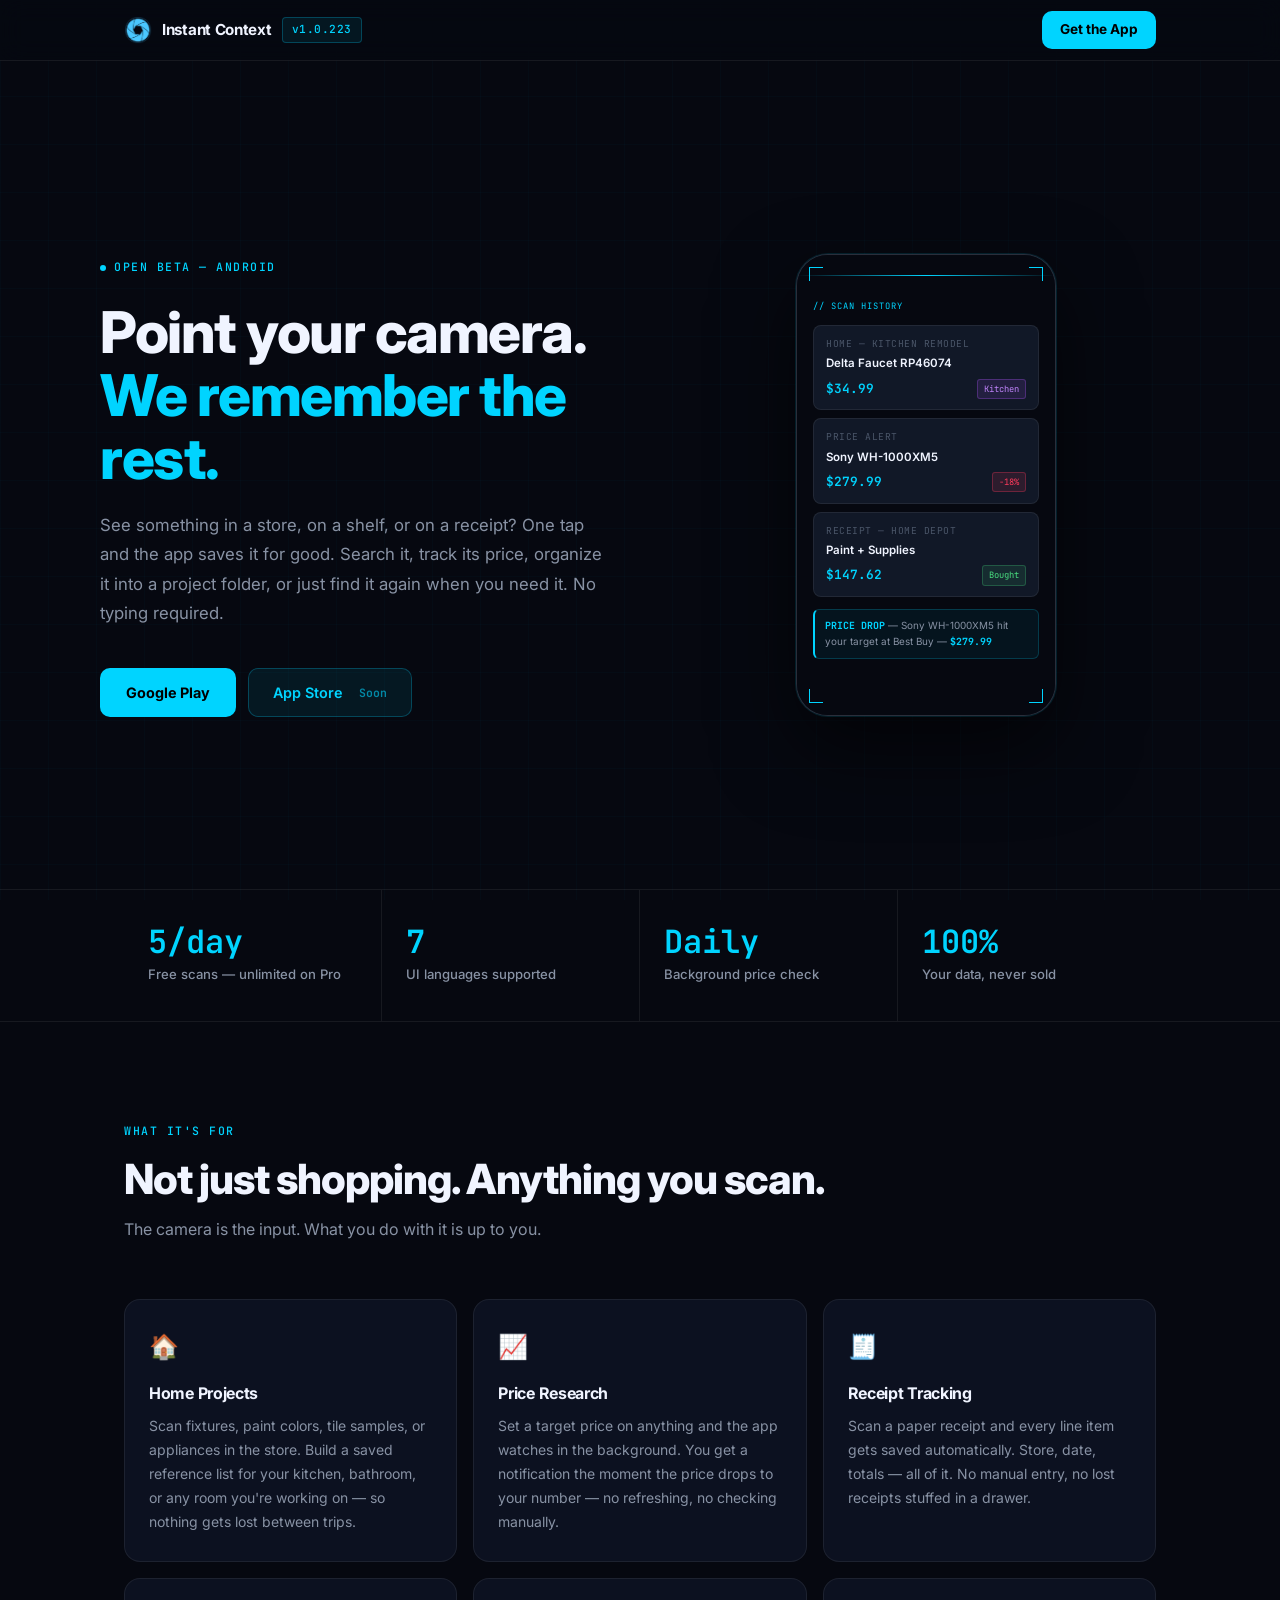
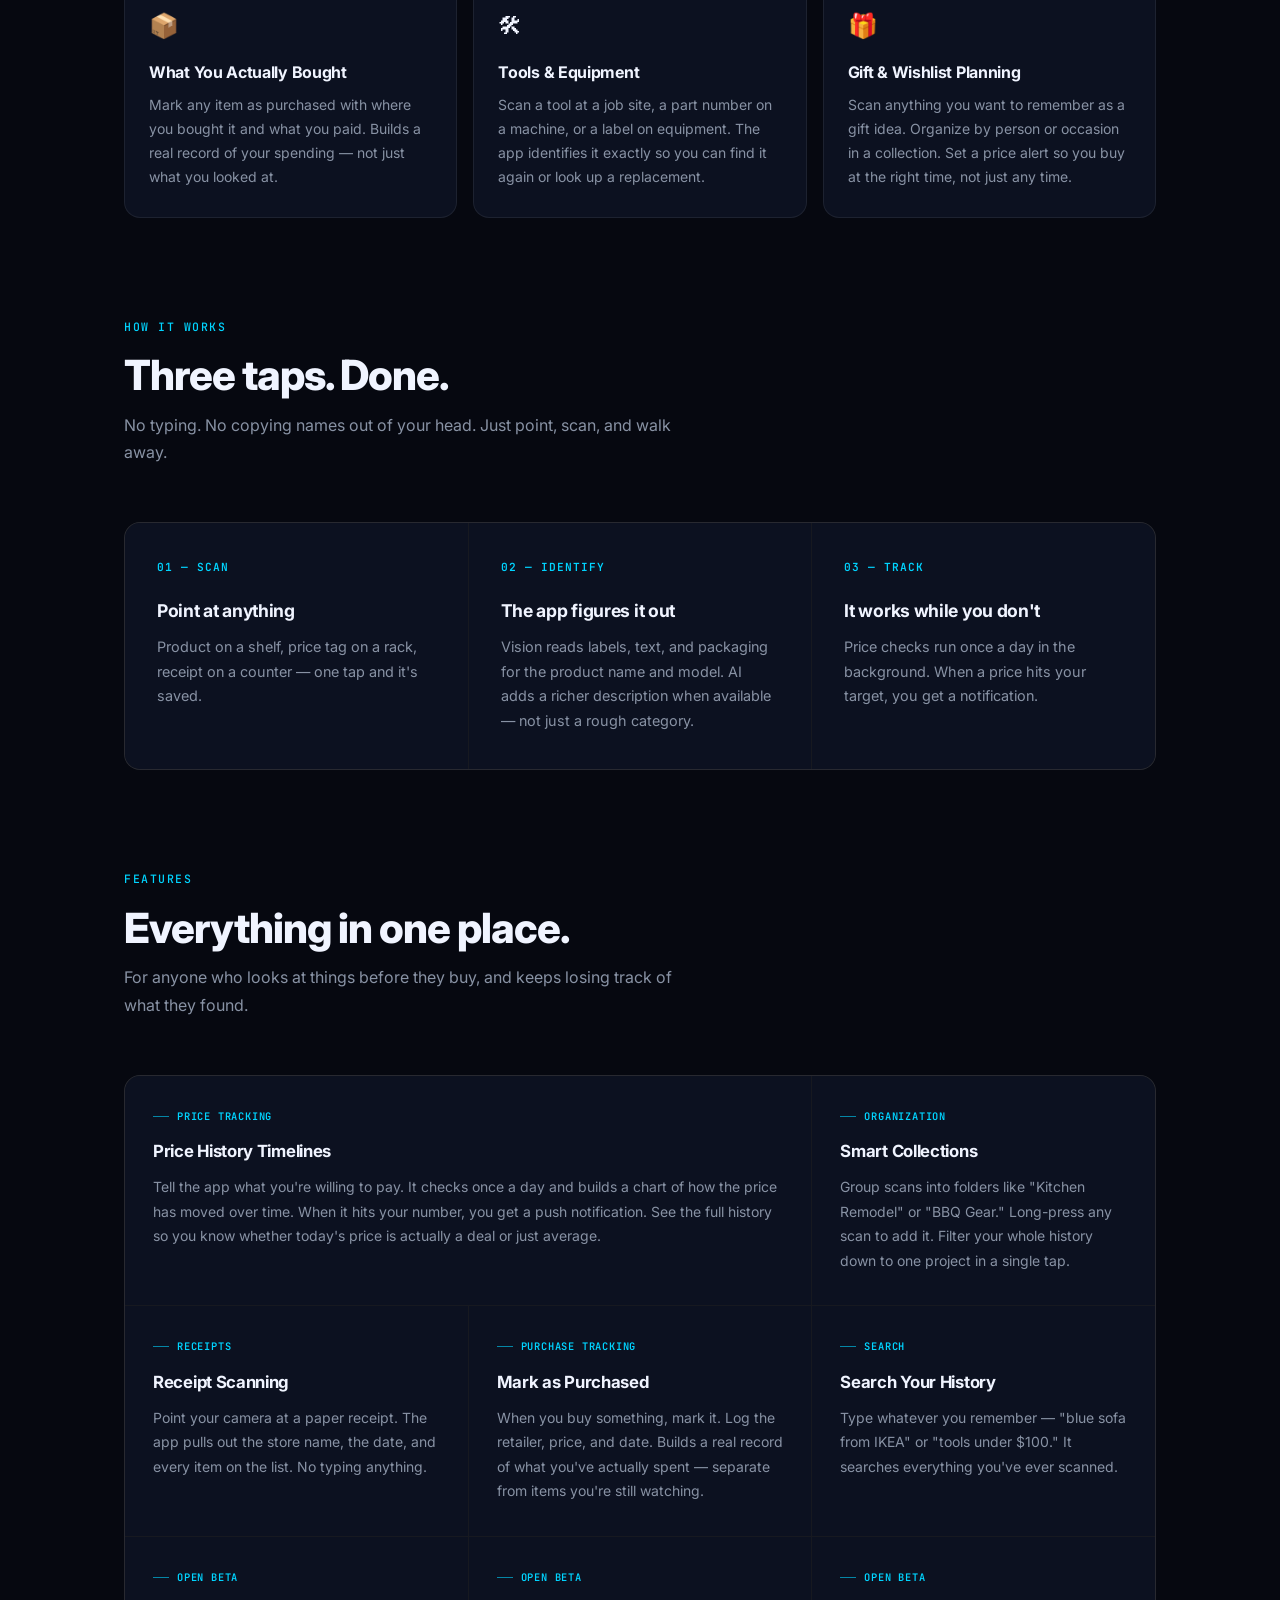
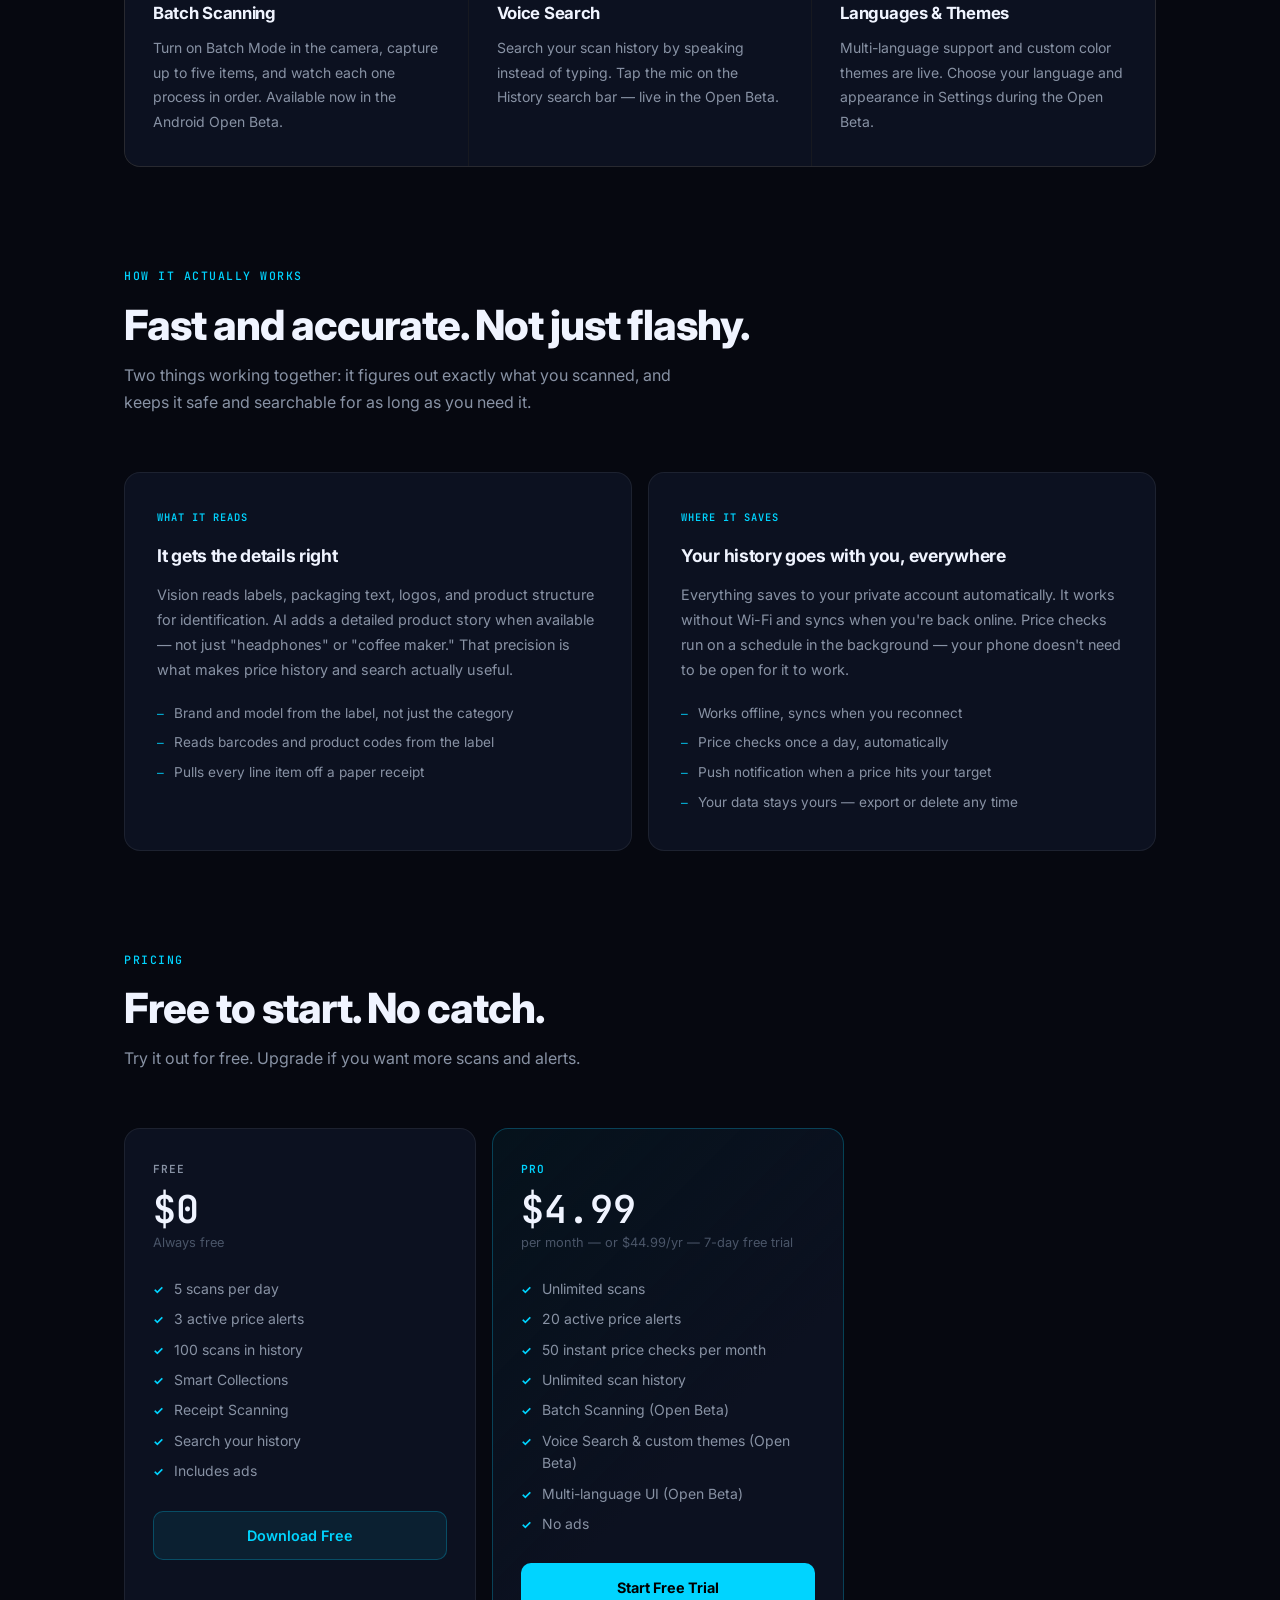
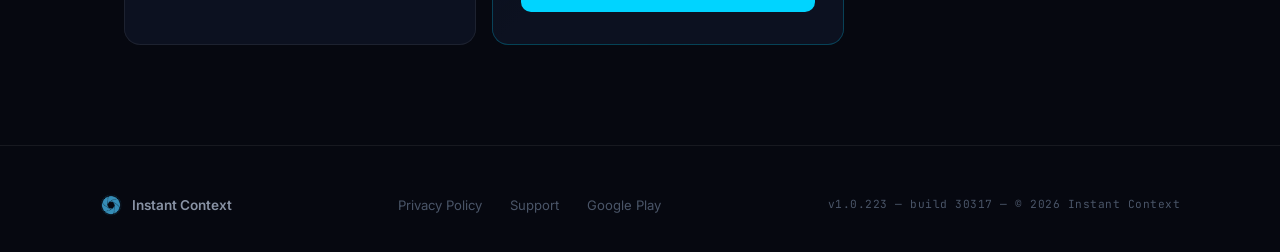
==== commit 38e637db: "Say price checks run once a day. The public page and the website copy of the price checker were stil" ====
--- a/index.html
+++ b/index.html
@@ -3,9 +3,9 @@
 <head>
   <meta charset="UTF-8">
   <meta name="viewport" content="width=device-width, initial-scale=1.0">
-  <link rel="icon" href="/favicon.ico" sizes="any">
-  <link rel="icon" href="/favicon-32.png" type="image/png" sizes="32x32">
-  <link rel="icon" href="/favicon.png" type="image/png" sizes="512x512">
+  <link rel="icon" href="/favicon.ico" sizes="any">
+  <link rel="icon" href="/favicon-32.png" type="image/png" sizes="32x32">
+  <link rel="icon" href="/favicon.png" type="image/png" sizes="512x512">
   <link rel="apple-touch-icon" href="/icon.png">
   <title>Instant Context &#8212; Point your camera. We remember the rest.</title>
   <meta name="description" content="Instant Context remembers every product and receipt you scan. Track prices, stay organized, and find anything again in seconds &#8212; without typing a thing.">
@@ -931,8 +931,8 @@
         <div class="stat-label">UI languages supported</div>
       </div>
       <div class="stat-item">
-        <div class="stat-num">~1h</div>
-        <div class="stat-label">Background price check cadence</div>
+        <div class="stat-num">Daily</div>
+        <div class="stat-label">Background price check</div>
       </div>
       <div class="stat-item">
         <div class="stat-num">100%</div>
@@ -1038,7 +1038,7 @@
           <div class="step-num">03 &mdash; TRACK</div>
           <div class="step-title">It works while you don't</div>
           <div class="step-text">
-            Price checks run about once per hour in the background. When a price
+            Price checks run once a day in the background. When a price
             hits your target, you get a notification.
           </div>
         </div>
@@ -1061,7 +1061,7 @@
           <div class="feature-tag">Price Tracking</div>
           <div class="feature-name">Price History Timelines</div>
           <div class="feature-desc">
-            Tell the app what you're willing to pay. It checks about once per hour
+            Tell the app what you're willing to pay. It checks once a day
             and builds a chart of how the price has moved over time. When it hits
             your number, you get a push notification. See the full history so you
             know whether today's price is actually a deal or just average.
@@ -1174,7 +1174,7 @@
           </p>
           <ul class="tech-list">
             <li>Works offline, syncs when you reconnect</li>
-            <li>Price checks about once per hour, automatically</li>
+            <li>Price checks once a day, automatically</li>
             <li>Push notification when a price hits your target</li>
             <li>Your data stays yours &#8212; export or delete any time</li>
           </ul>
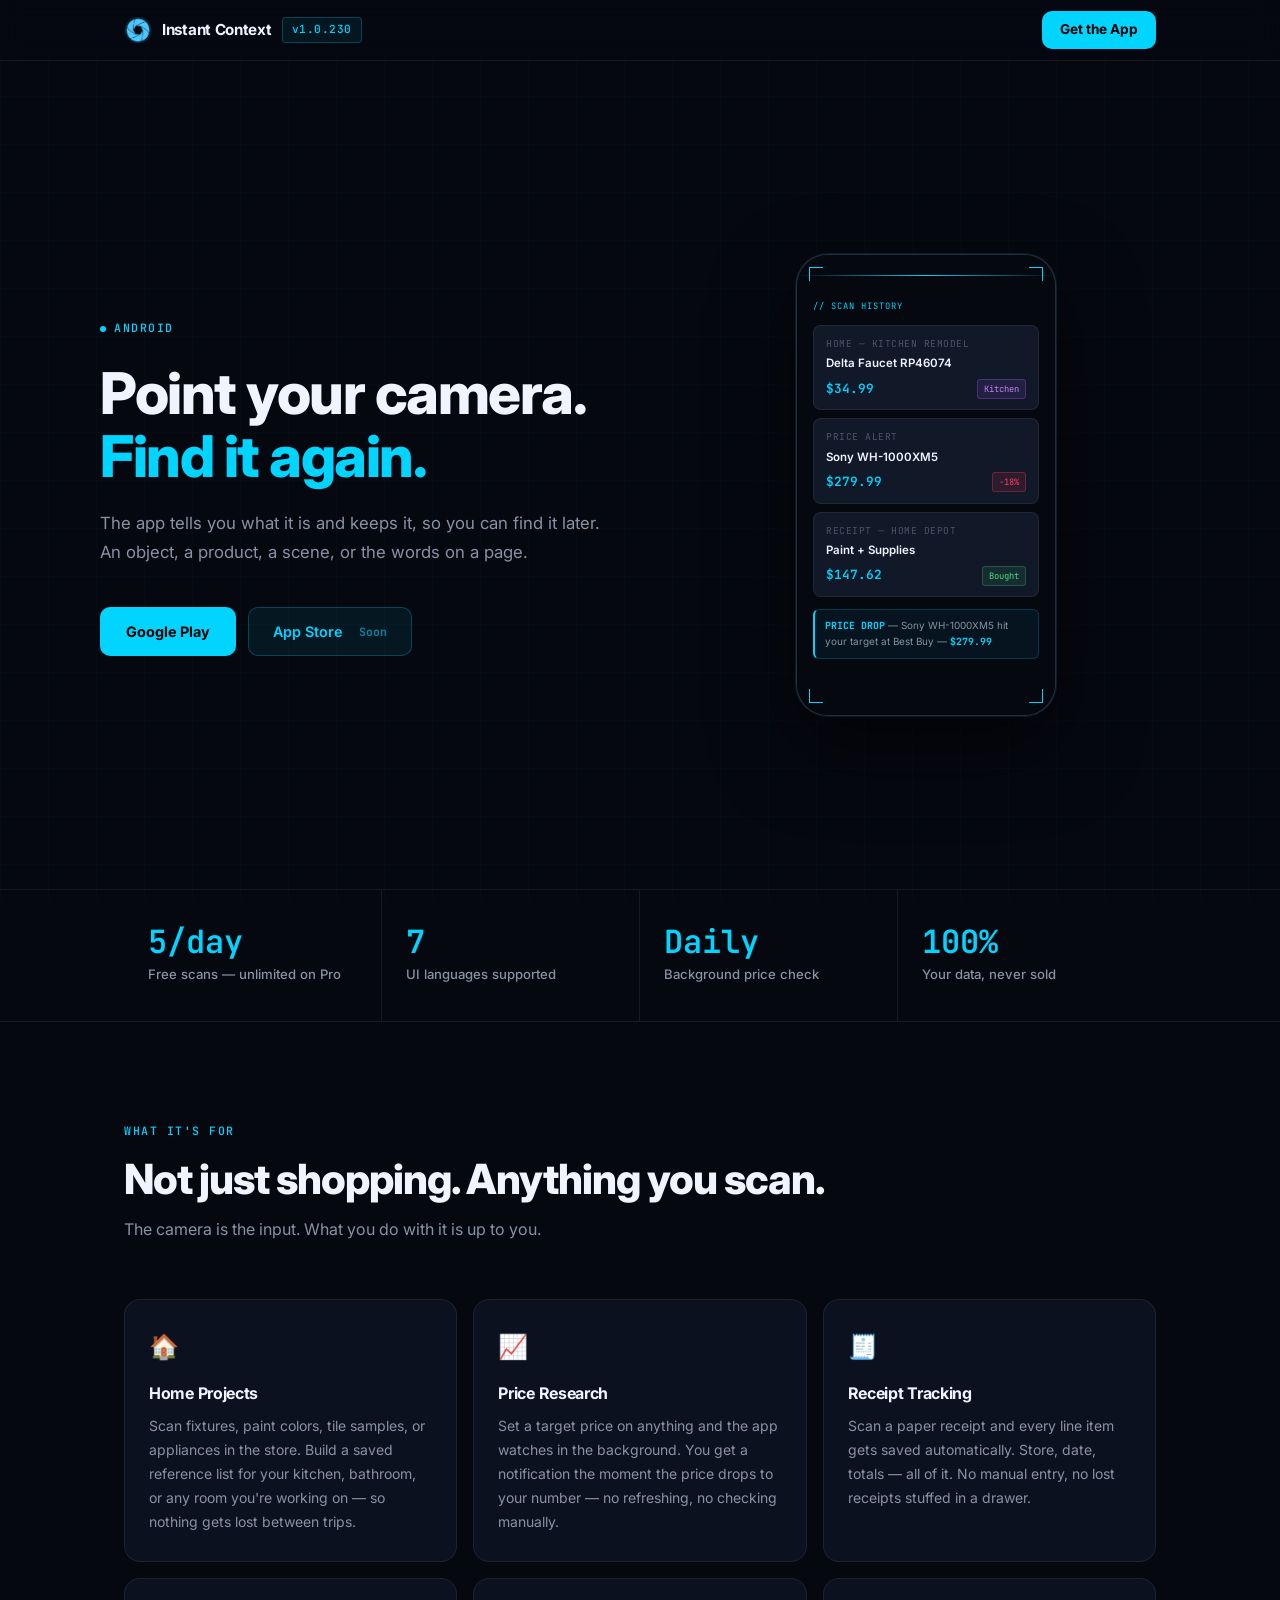
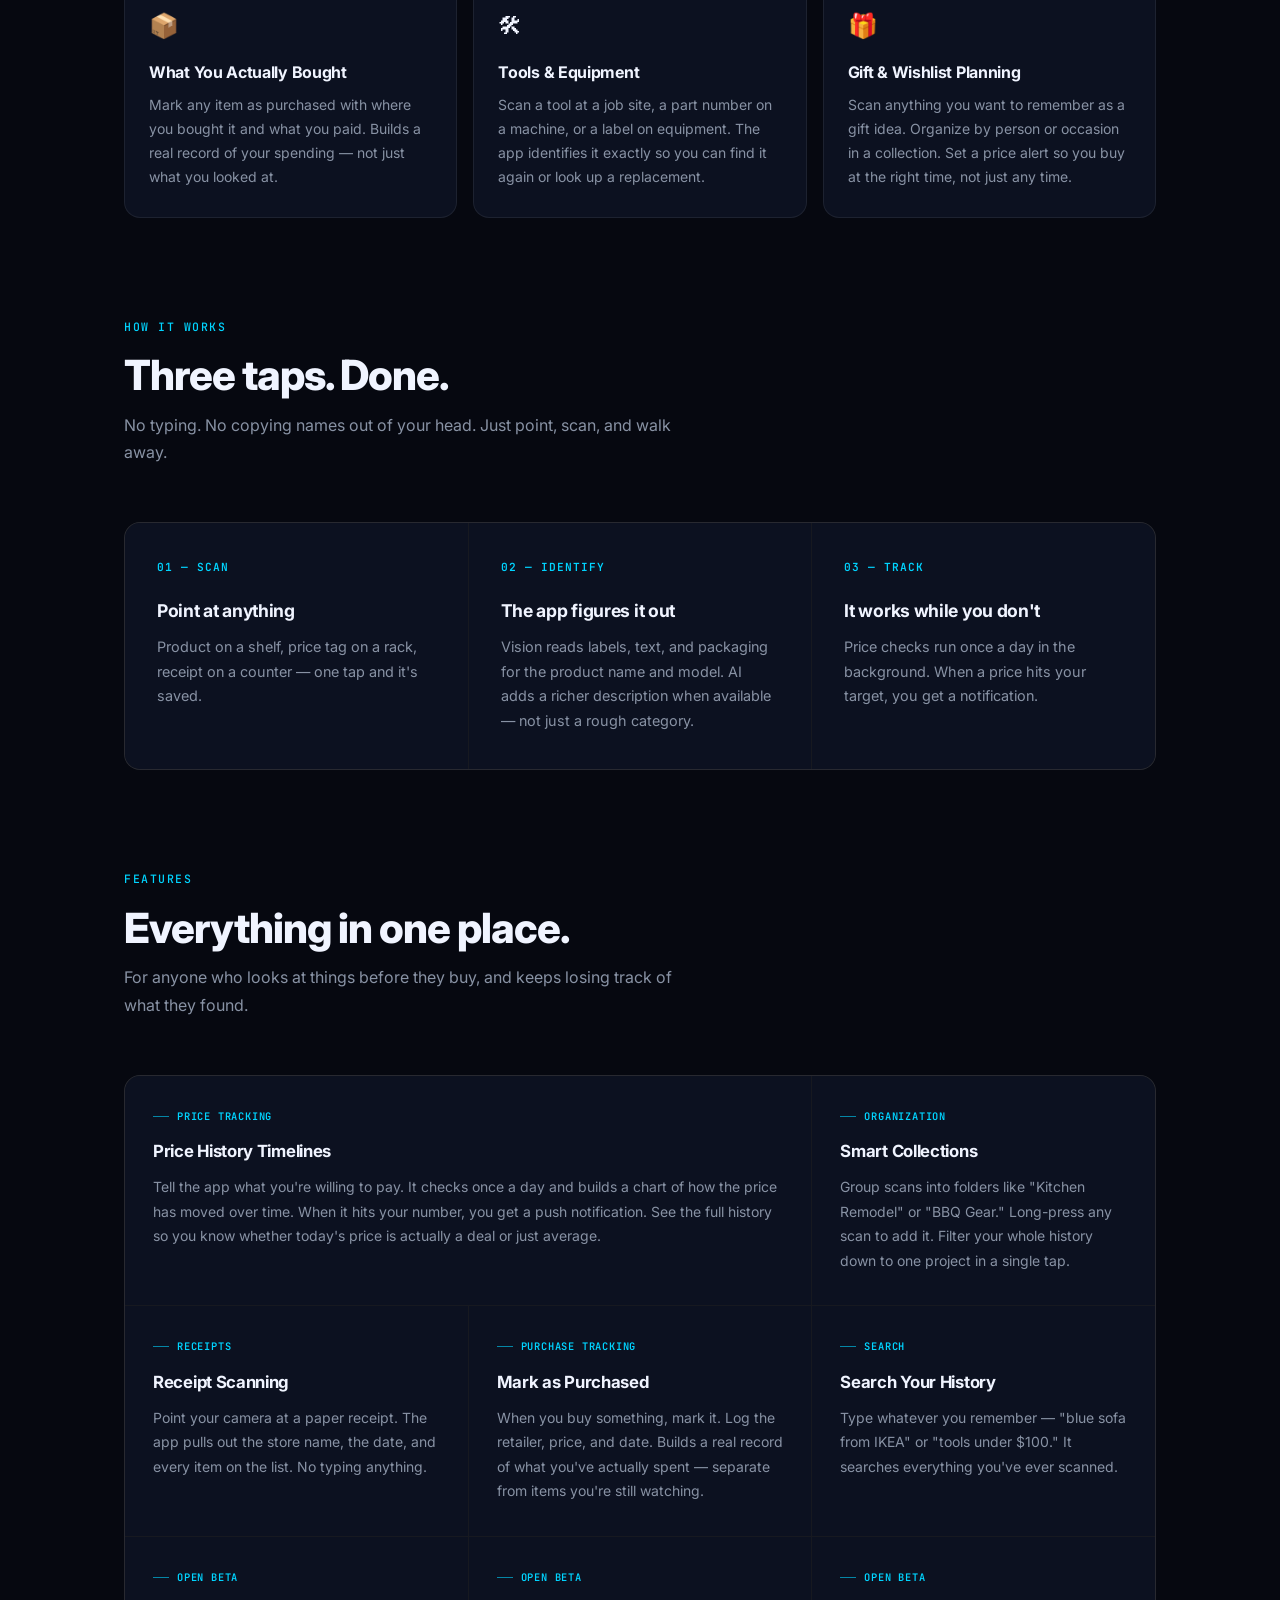
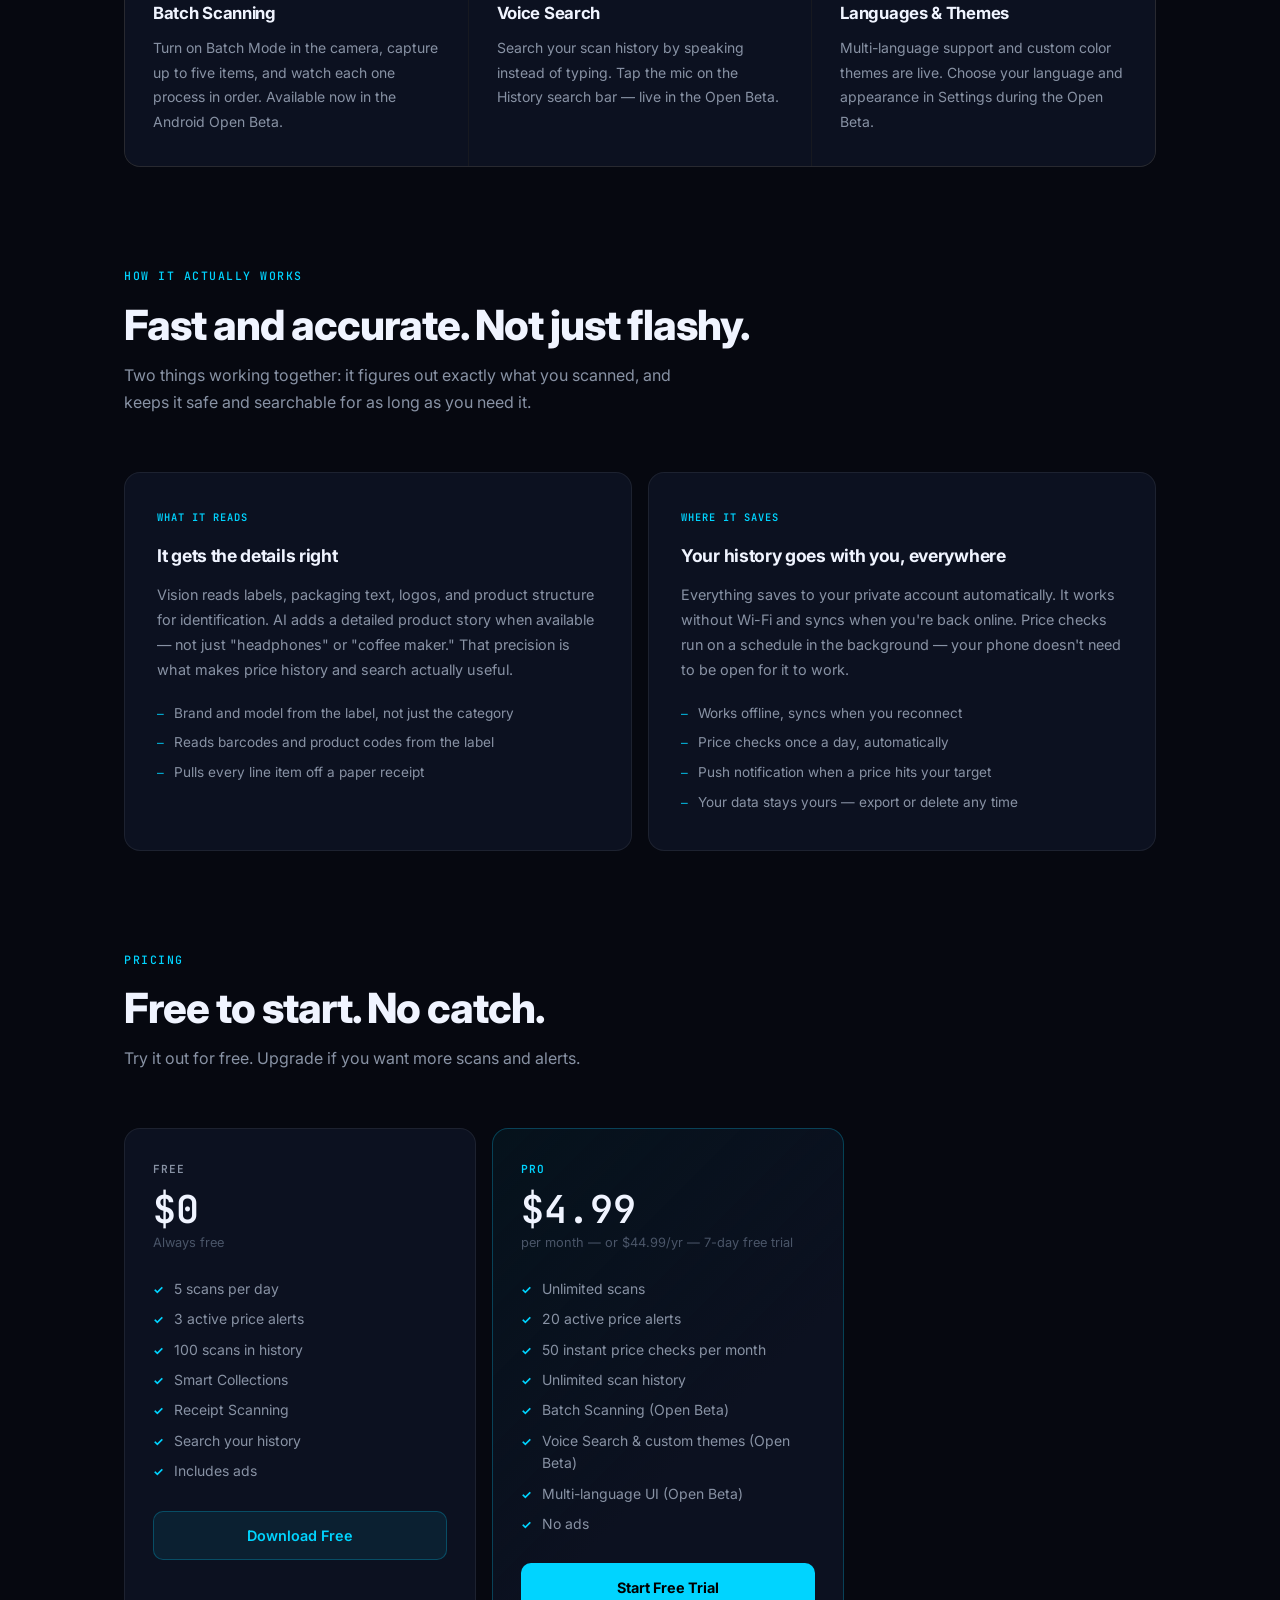
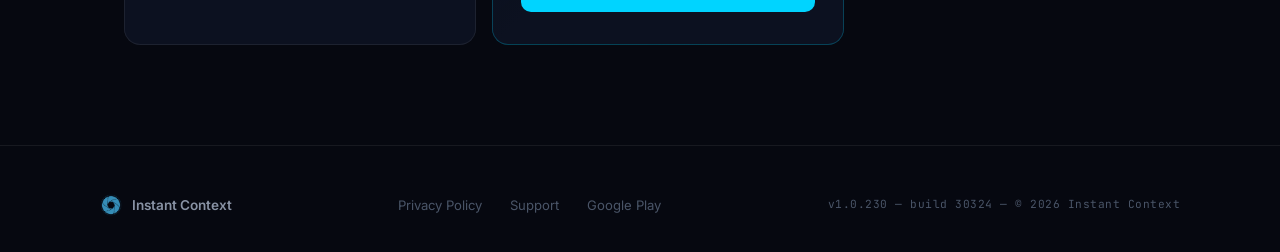
==== commit 3f77724a: "Website sync v1.0.230 (build 30324)" ====
--- a/index.html
+++ b/index.html
@@ -7,8 +7,8 @@
   <link rel="icon" href="/favicon-32.png" type="image/png" sizes="32x32">
   <link rel="icon" href="/favicon.png" type="image/png" sizes="512x512">
   <link rel="apple-touch-icon" href="/icon.png">
-  <title>Instant Context &#8212; Point your camera. We remember the rest.</title>
-  <meta name="description" content="Instant Context remembers every product and receipt you scan. Track prices, stay organized, and find anything again in seconds &#8212; without typing a thing.">
+  <title>Instant Context &#8212; Point your camera. Find it again.</title>
+  <meta name="description" content="Point your camera at something. Instant Context tells you what it is and keeps it, so you can find it again.">
   <meta name="theme-color" content="#060810">
   <link rel="preconnect" href="https://fonts.googleapis.com">
   <link rel="preconnect" href="https://fonts.gstatic.com" crossorigin>
@@ -837,7 +837,7 @@
       <a href="/" class="nav-brand">
         <img src="./app-logo.png" alt="Instant Context">
         <span class="nav-brand-name">Instant Context</span>
-        <span class="nav-pill" id="nav-version">v1.0.223</span>
+        <span class="nav-pill" id="nav-version">v1.0.230</span>
       </a>
       <a href="https://play.google.com/store/apps/details?id=com.instantcontext.app"
          class="nav-cta" target="_blank" rel="noopener">
@@ -851,12 +851,11 @@
     <div class="hero-inner">
 
       <div>
-        <div class="hero-kicker">Open Beta &mdash; Android</div>
-        <h1>Point your camera.<br><em>We remember the rest.</em></h1>
+        <div class="hero-kicker">Android</div>
+        <h1>Point your camera.<br><em>Find it again.</em></h1>
         <p class="hero-sub">
-          See something in a store, on a shelf, or on a receipt? One tap and the app
-          saves it for good. Search it, track its price, organize it into a project
-          folder, or just find it again when you need it. No typing required.
+          The app tells you what it is and keeps it, so you can find it later.
+          An object, a product, a scene, or the words on a page.
         </p>
         <div class="hero-cta-row">
           <a href="https://play.google.com/store/apps/details?id=com.instantcontext.app"
@@ -1251,7 +1250,7 @@
       </div>
 
       <div class="footer-meta" id="footer-version">
-        v1.0.223 &mdash; build 30317 &mdash; &copy; 2026 Instant Context
+        v1.0.230 &mdash; build 30324 &mdash; &copy; 2026 Instant Context
       </div>
     </div>
   </footer>
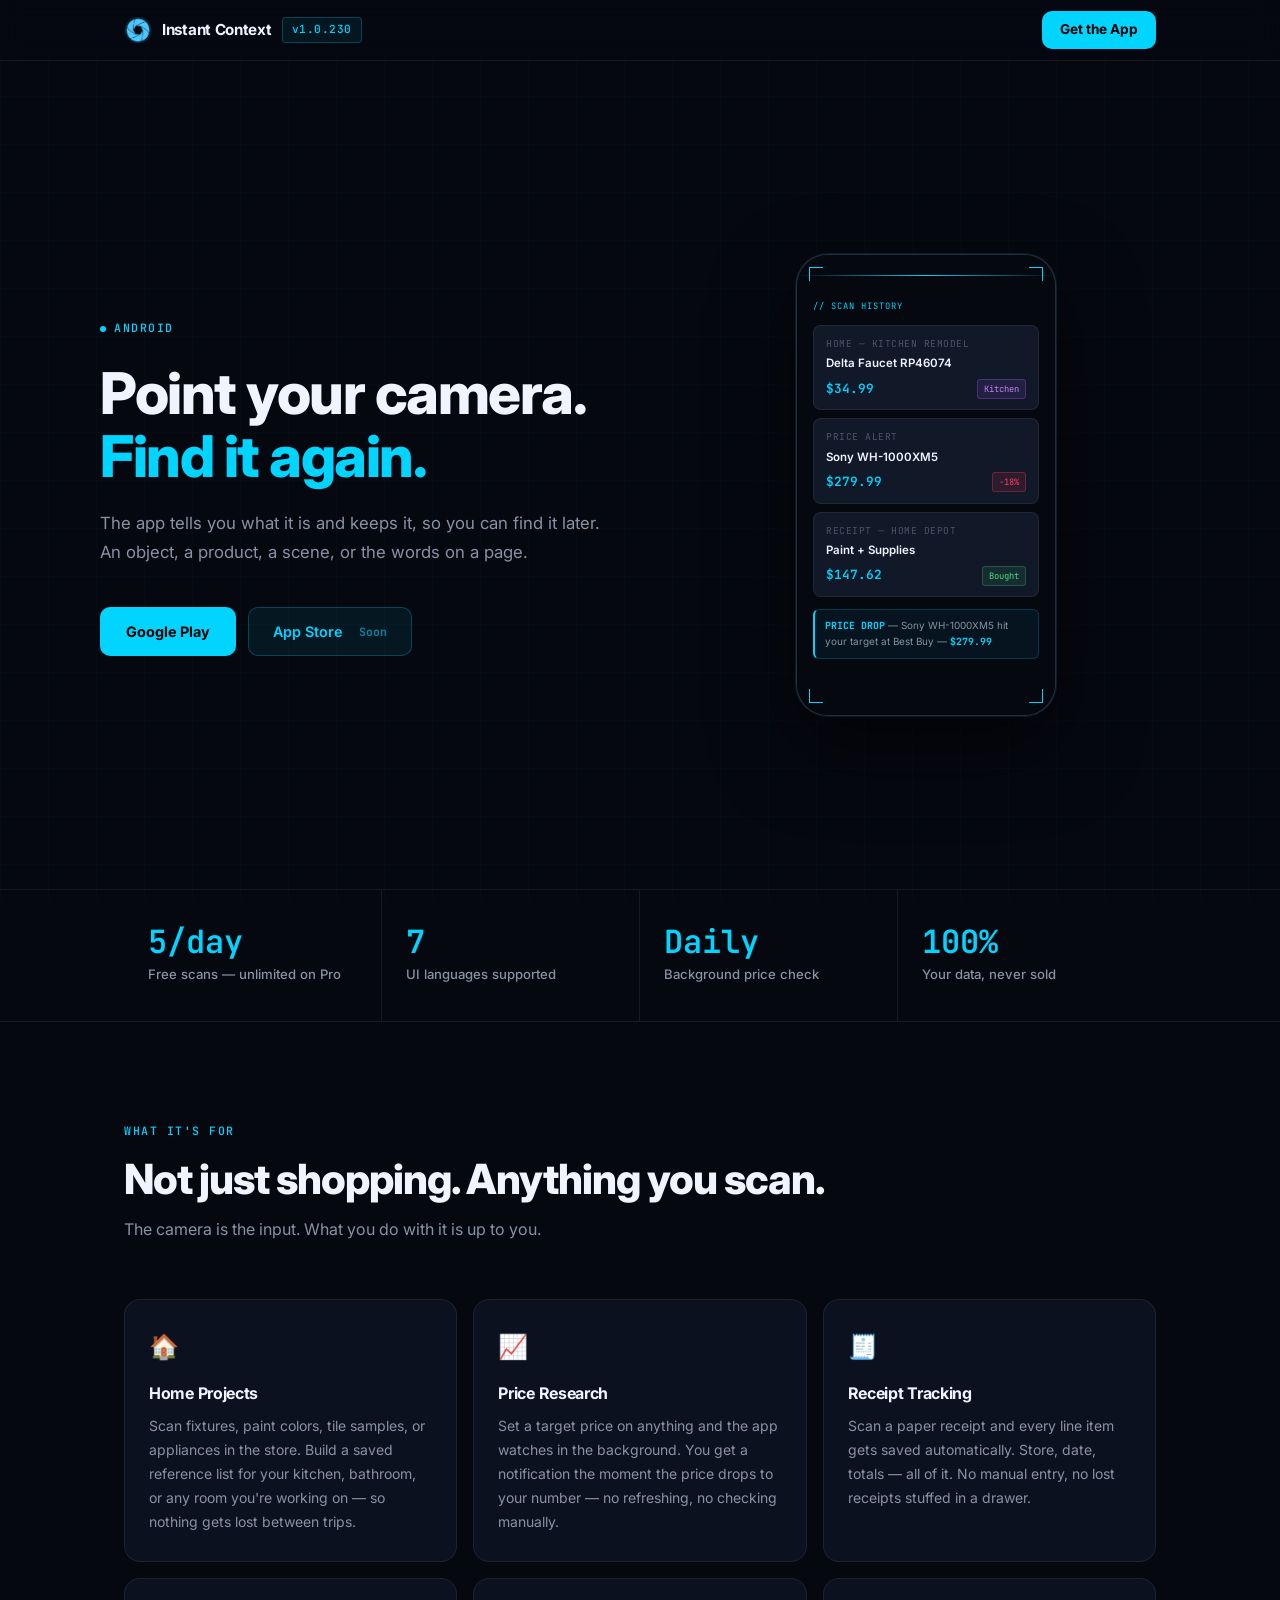
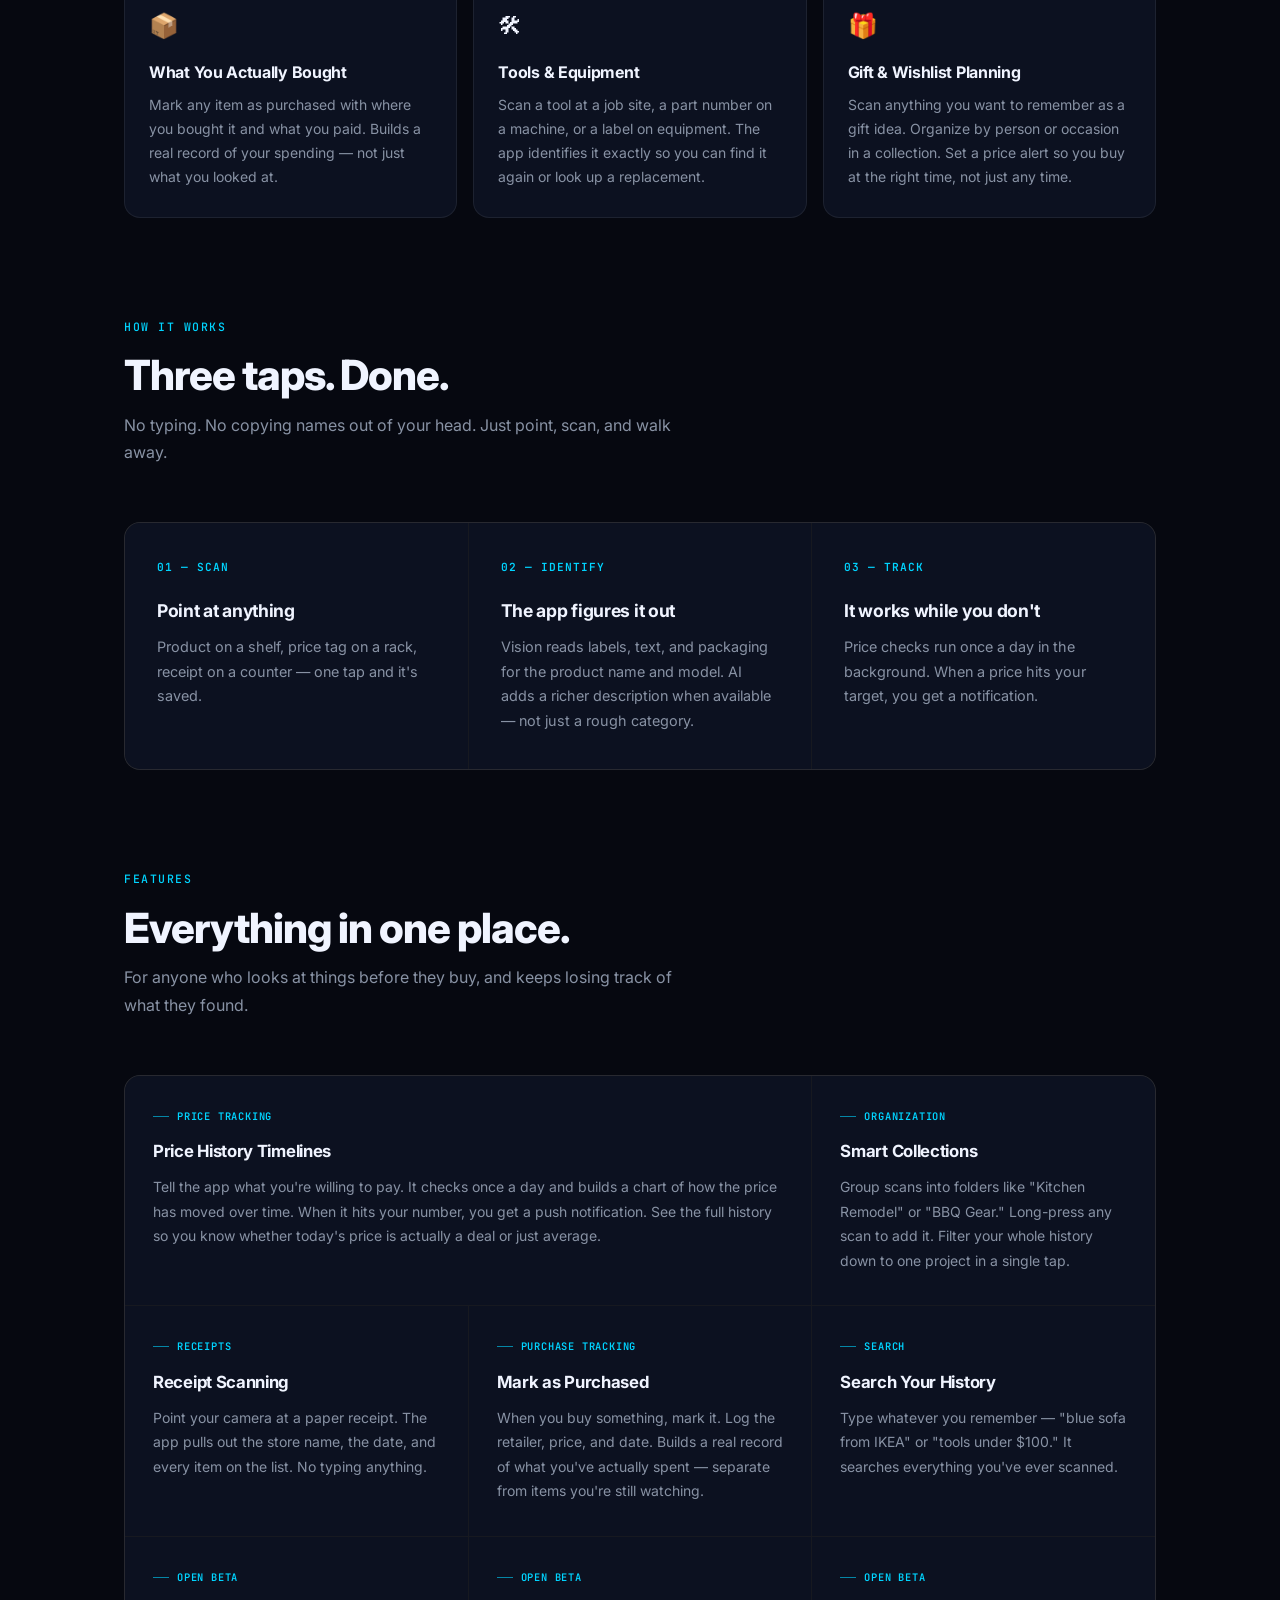
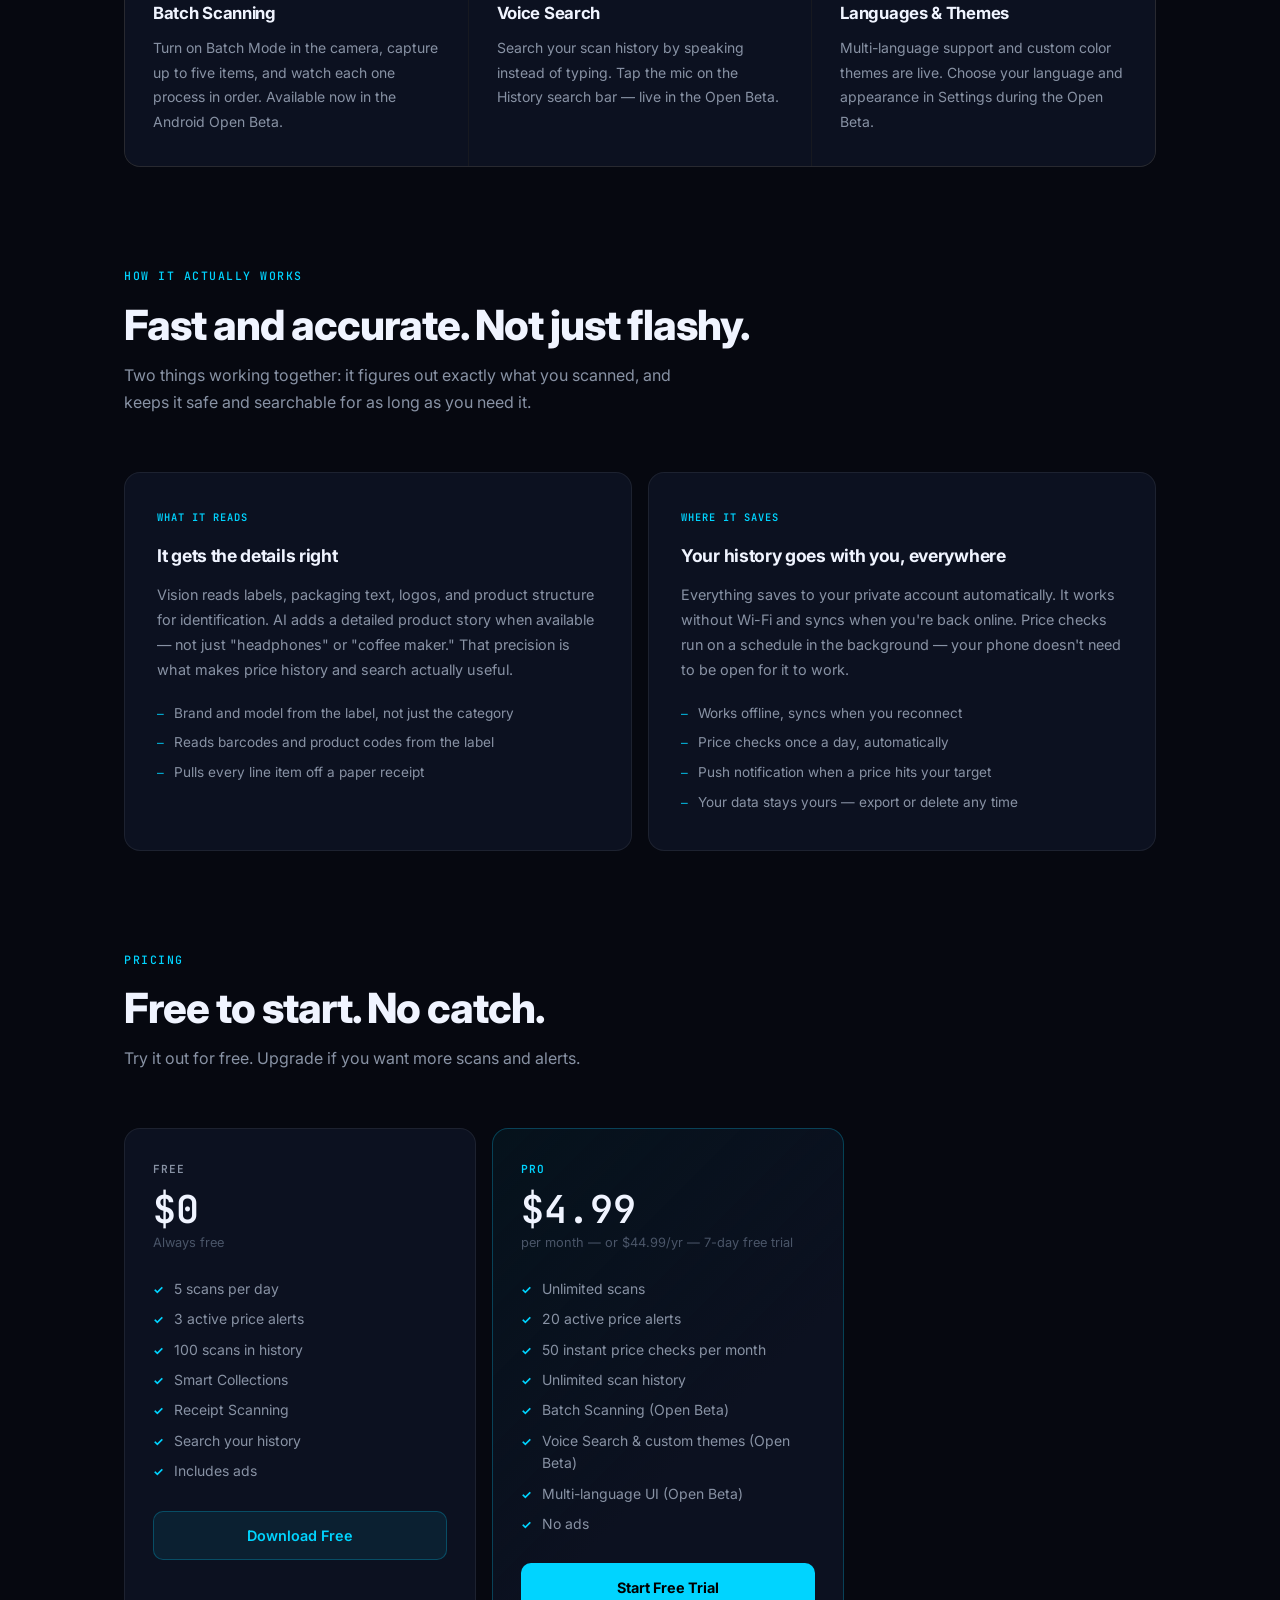
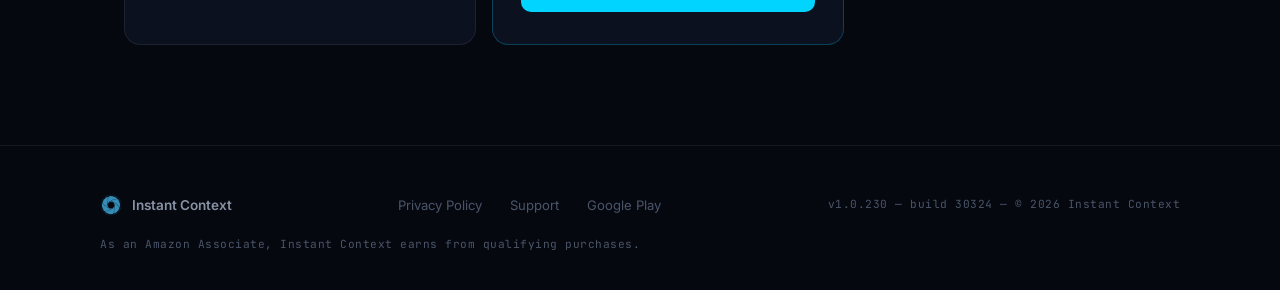
==== commit 392850a0: "Add the Amazon Associates disclosure to the footer. Amazon's operating agreement requires the public" ====
--- a/index.html
+++ b/index.html
@@ -1252,6 +1252,9 @@
       <div class="footer-meta" id="footer-version">
         v1.0.230 &mdash; build 30324 &mdash; &copy; 2026 Instant Context
       </div>
+      <div class="footer-meta">
+        As an Amazon Associate, Instant Context earns from qualifying purchases.
+      </div>
     </div>
   </footer>
 
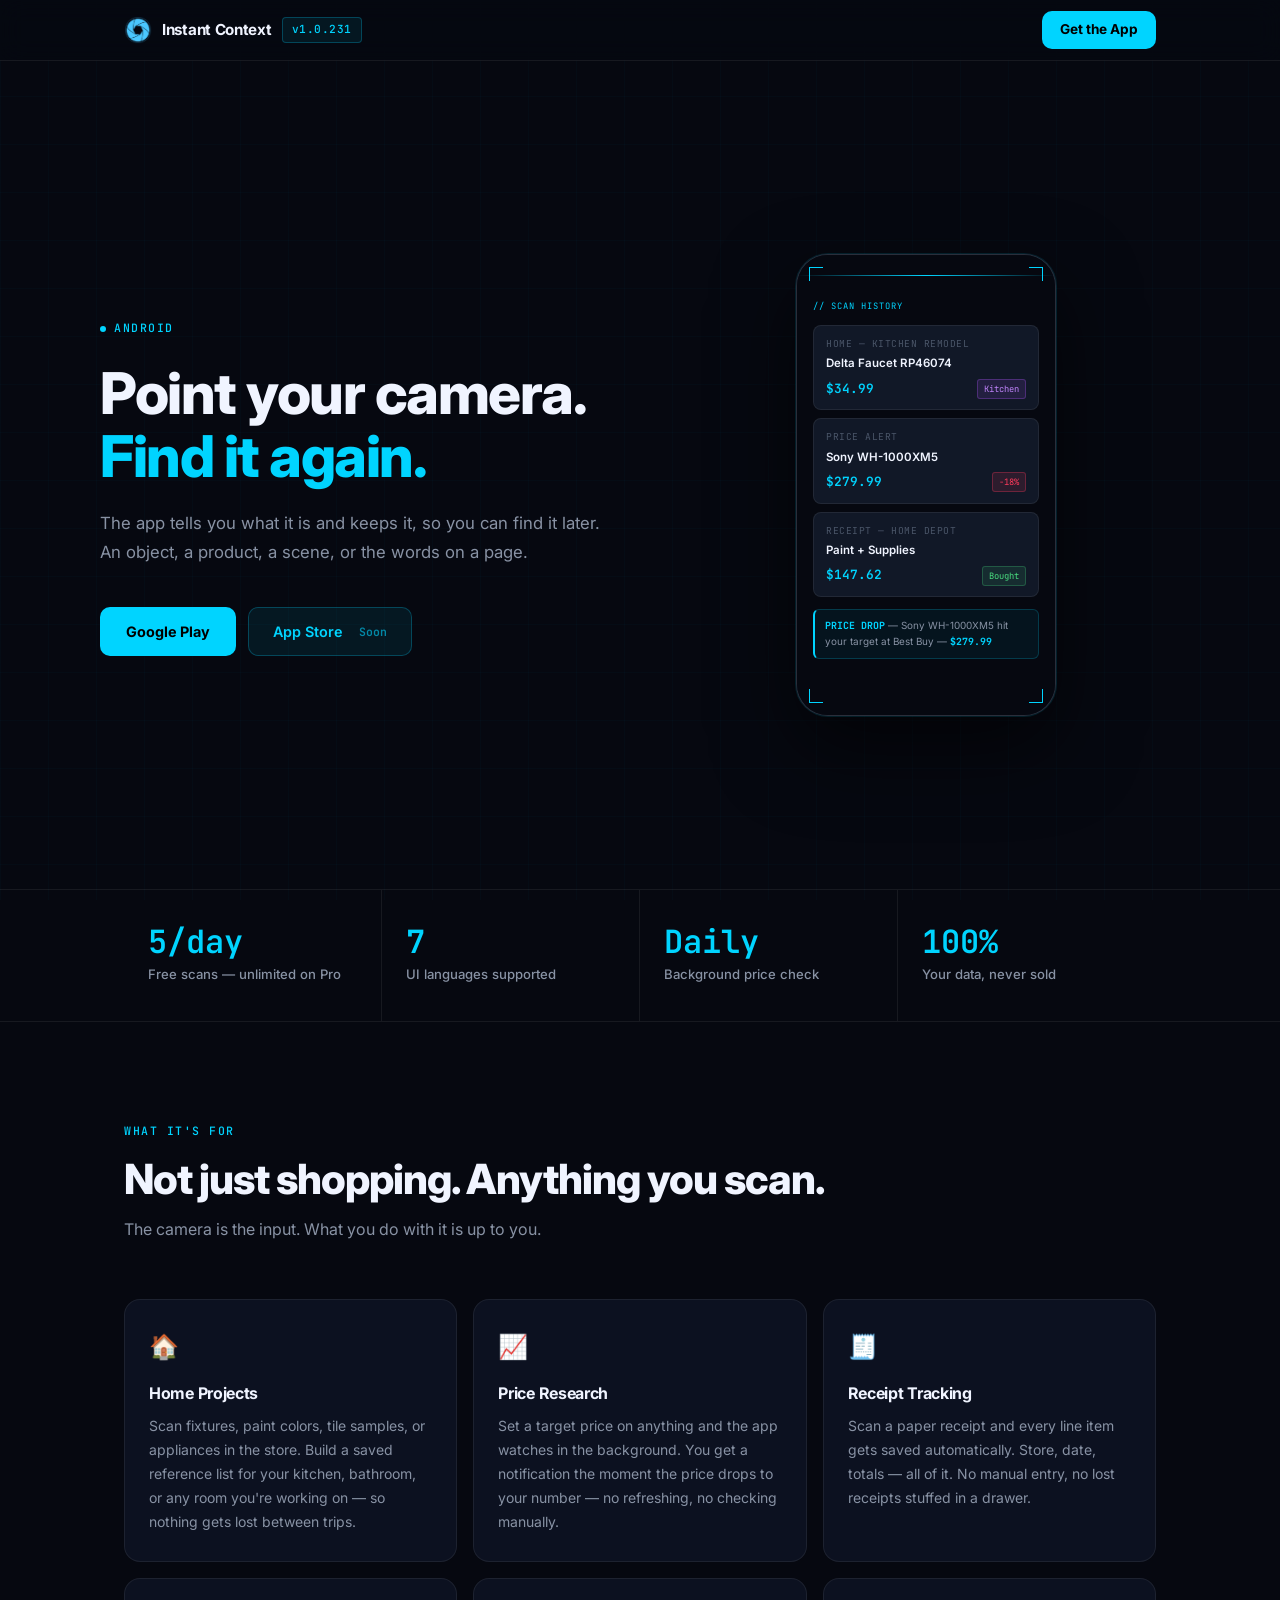
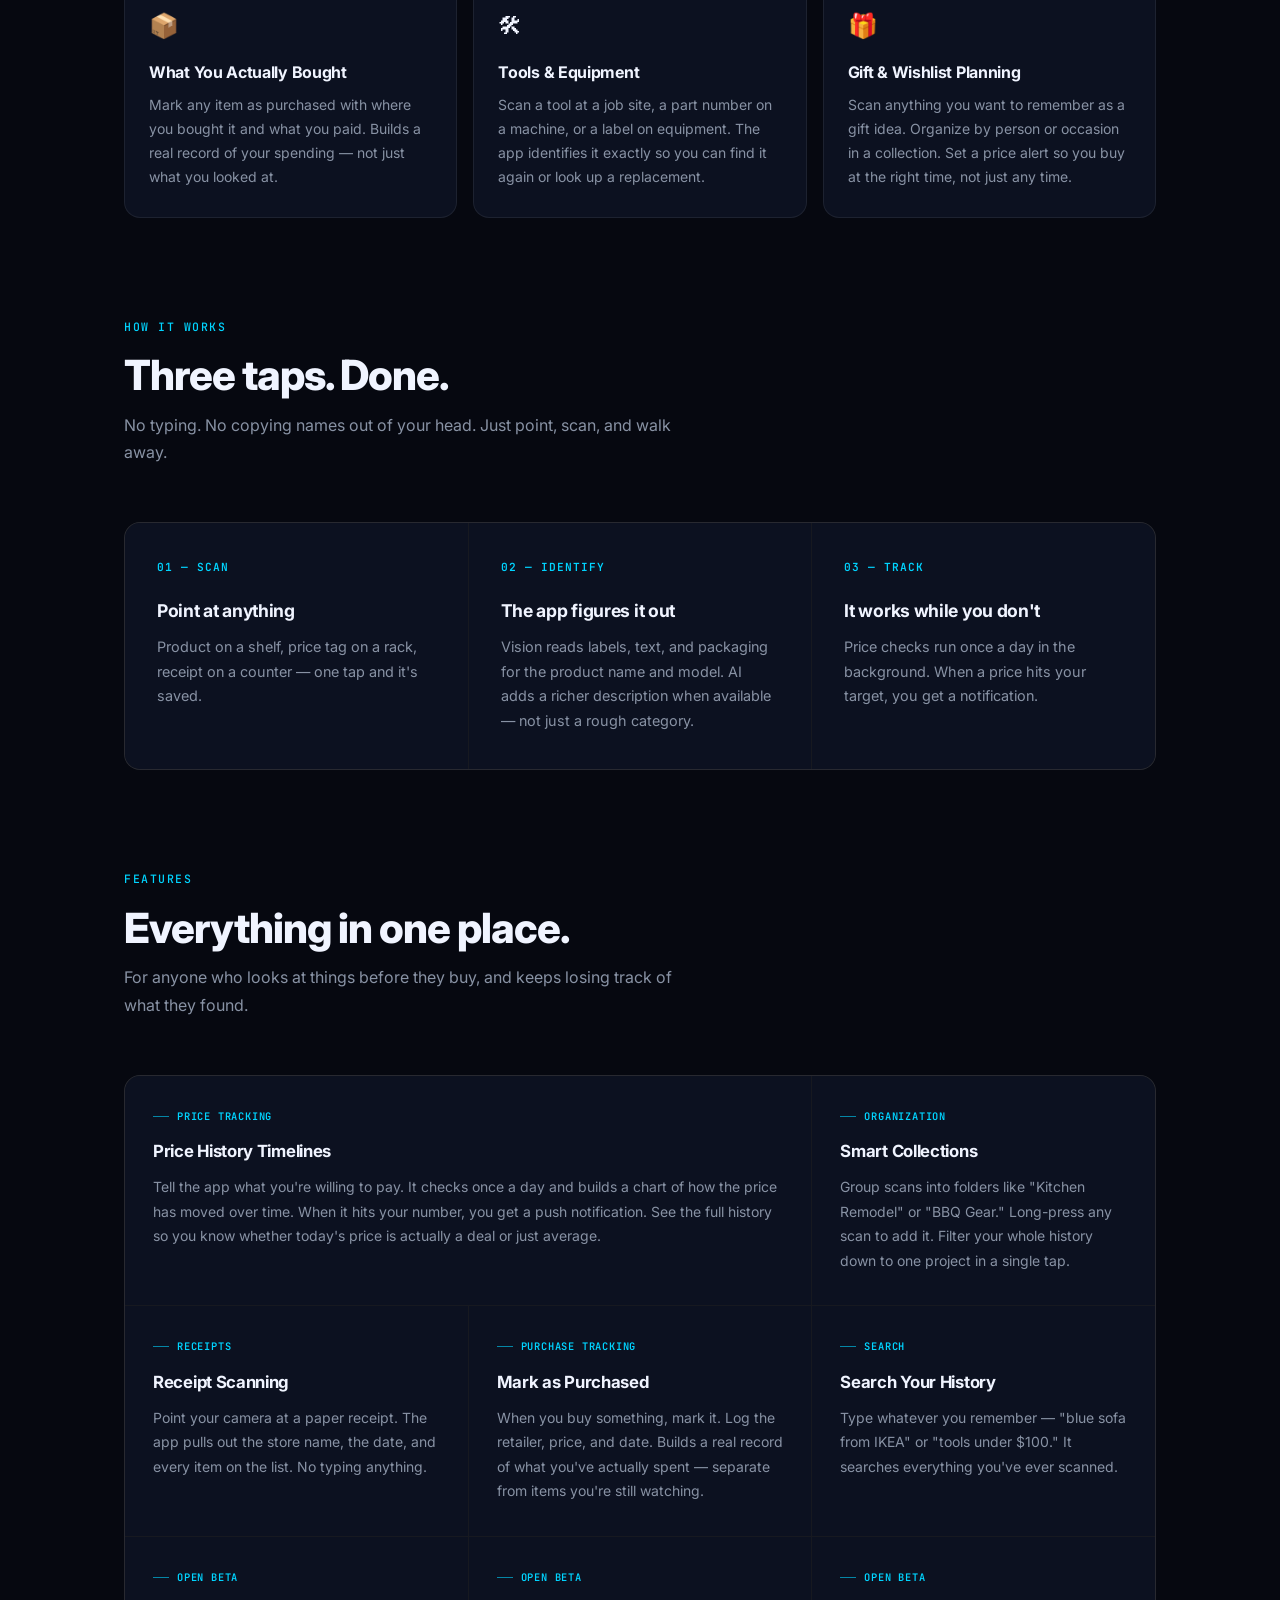
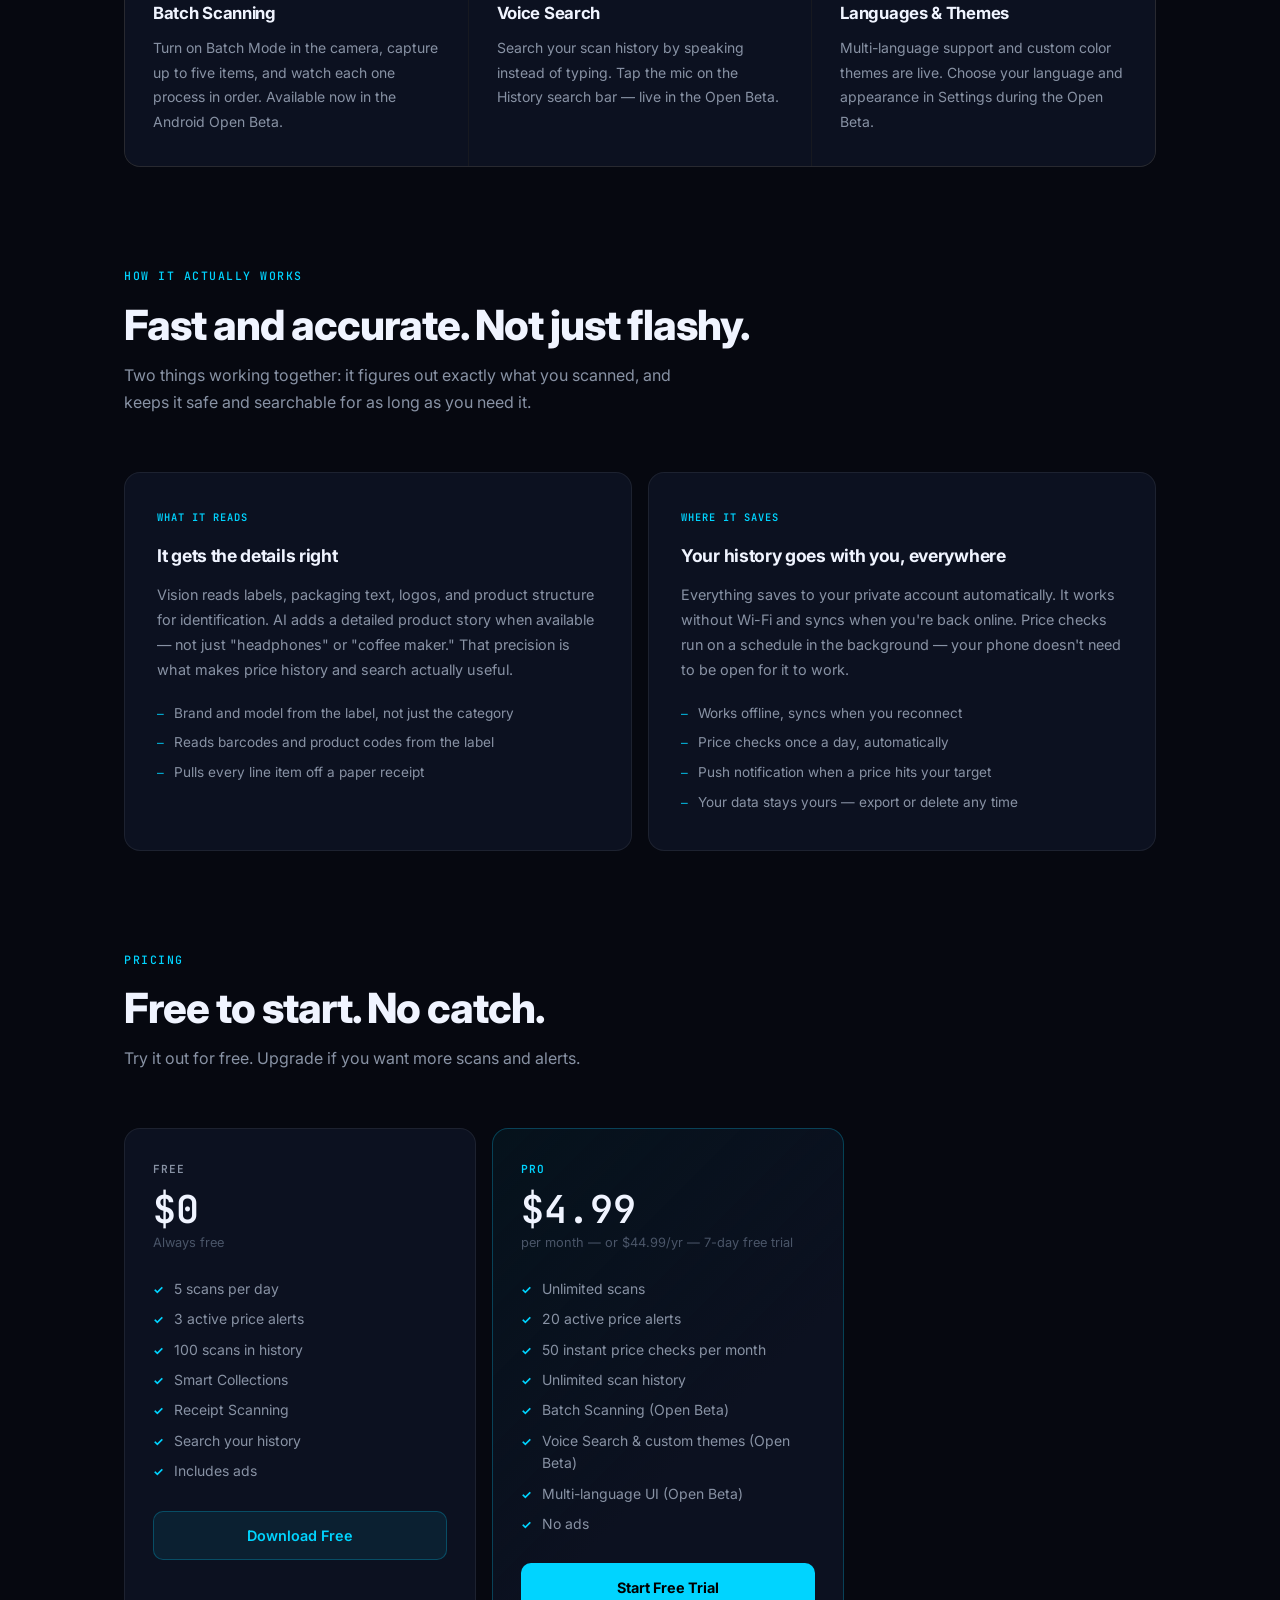
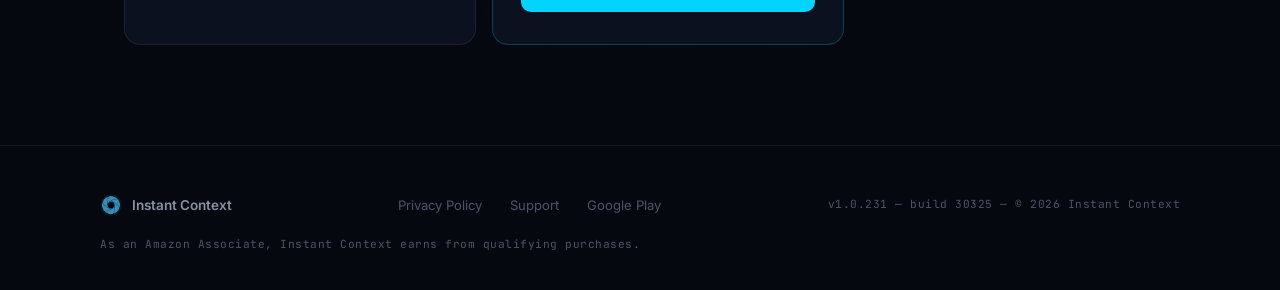
==== commit d585941c: "Website sync v1.0.231 (build 30325)" ====
--- a/index.html
+++ b/index.html
@@ -837,7 +837,7 @@
       <a href="/" class="nav-brand">
         <img src="./app-logo.png" alt="Instant Context">
         <span class="nav-brand-name">Instant Context</span>
-        <span class="nav-pill" id="nav-version">v1.0.230</span>
+        <span class="nav-pill" id="nav-version">v1.0.231</span>
       </a>
       <a href="https://play.google.com/store/apps/details?id=com.instantcontext.app"
          class="nav-cta" target="_blank" rel="noopener">
@@ -1250,7 +1250,7 @@
       </div>
 
       <div class="footer-meta" id="footer-version">
-        v1.0.230 &mdash; build 30324 &mdash; &copy; 2026 Instant Context
+        v1.0.231 &mdash; build 30325 &mdash; &copy; 2026 Instant Context
       </div>
       <div class="footer-meta">
         As an Amazon Associate, Instant Context earns from qualifying purchases.
@@ -1269,5 +1269,6 @@
       })
       .catch(function() {});
   </script>
+  <script type="text/javascript" src="https://s.skimresources.com/js/311275X1799773.skimlinks.js"></script>
 </body>
 </html>
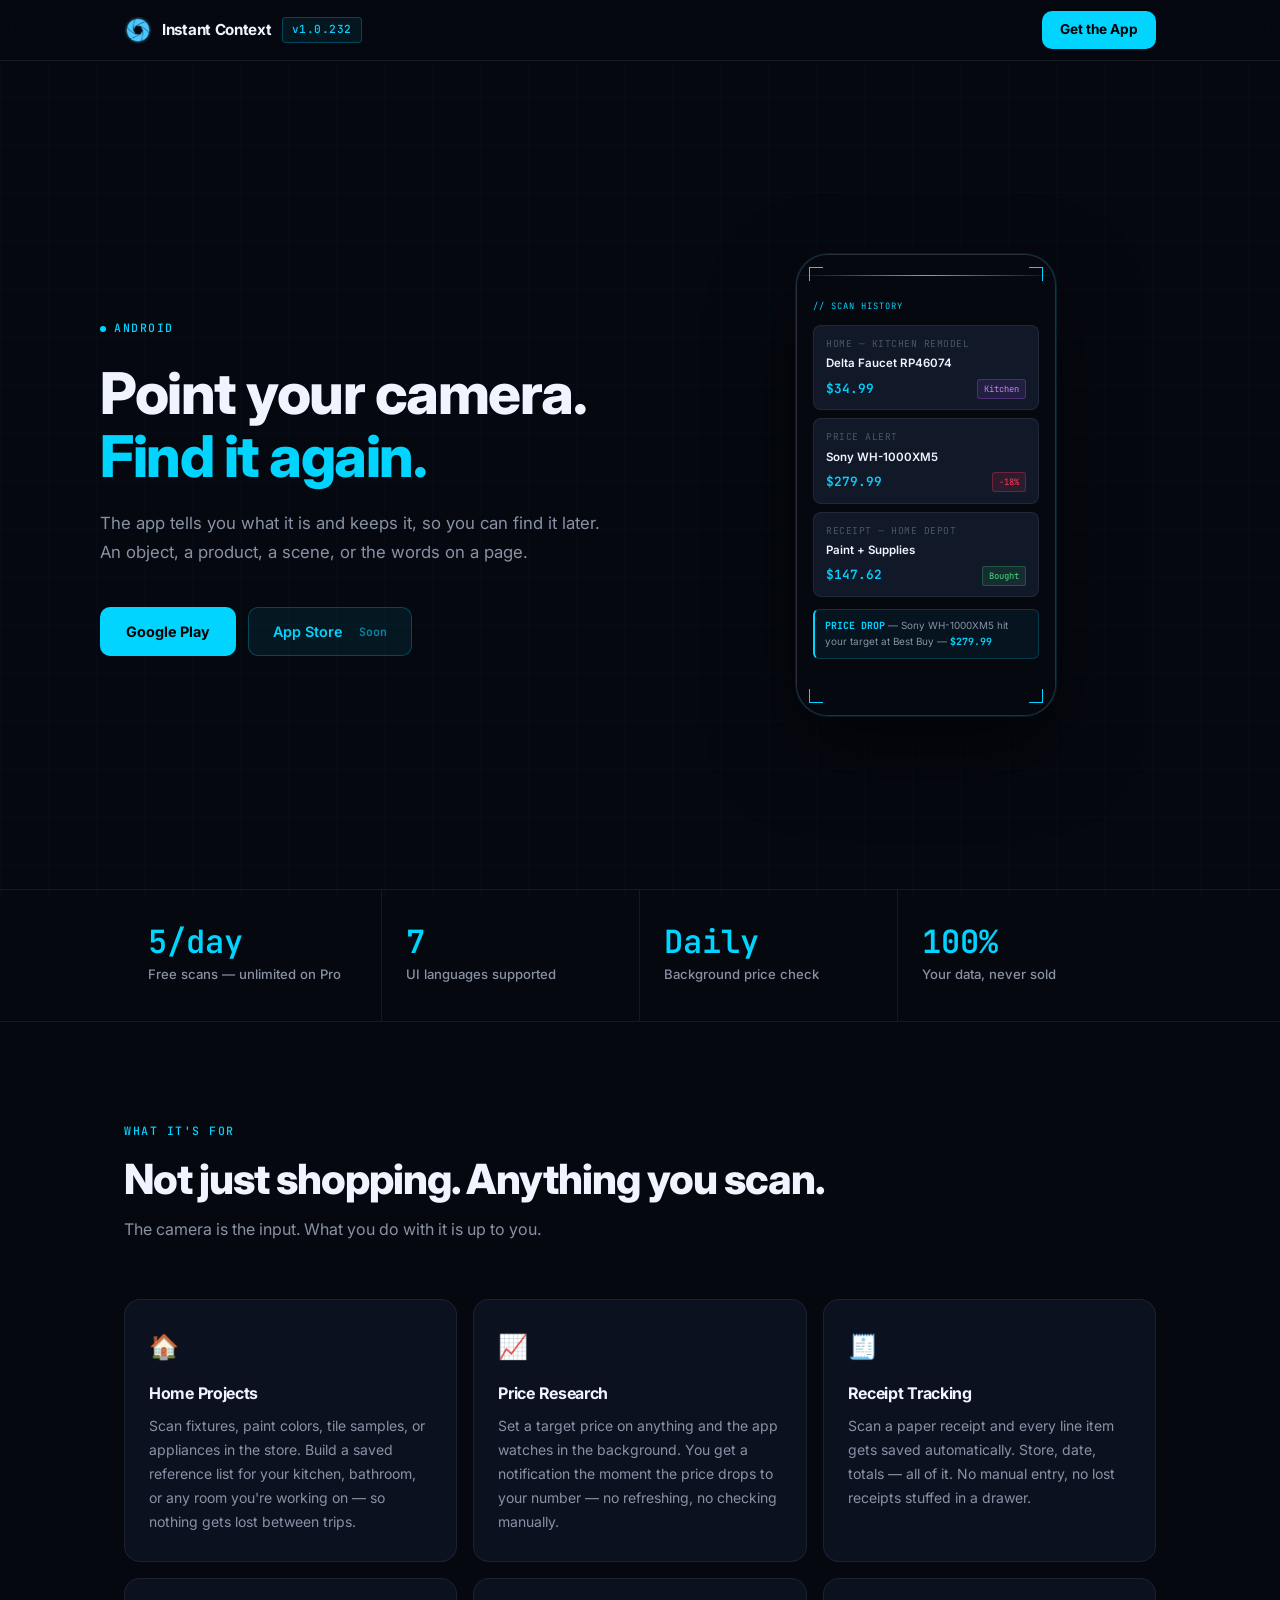
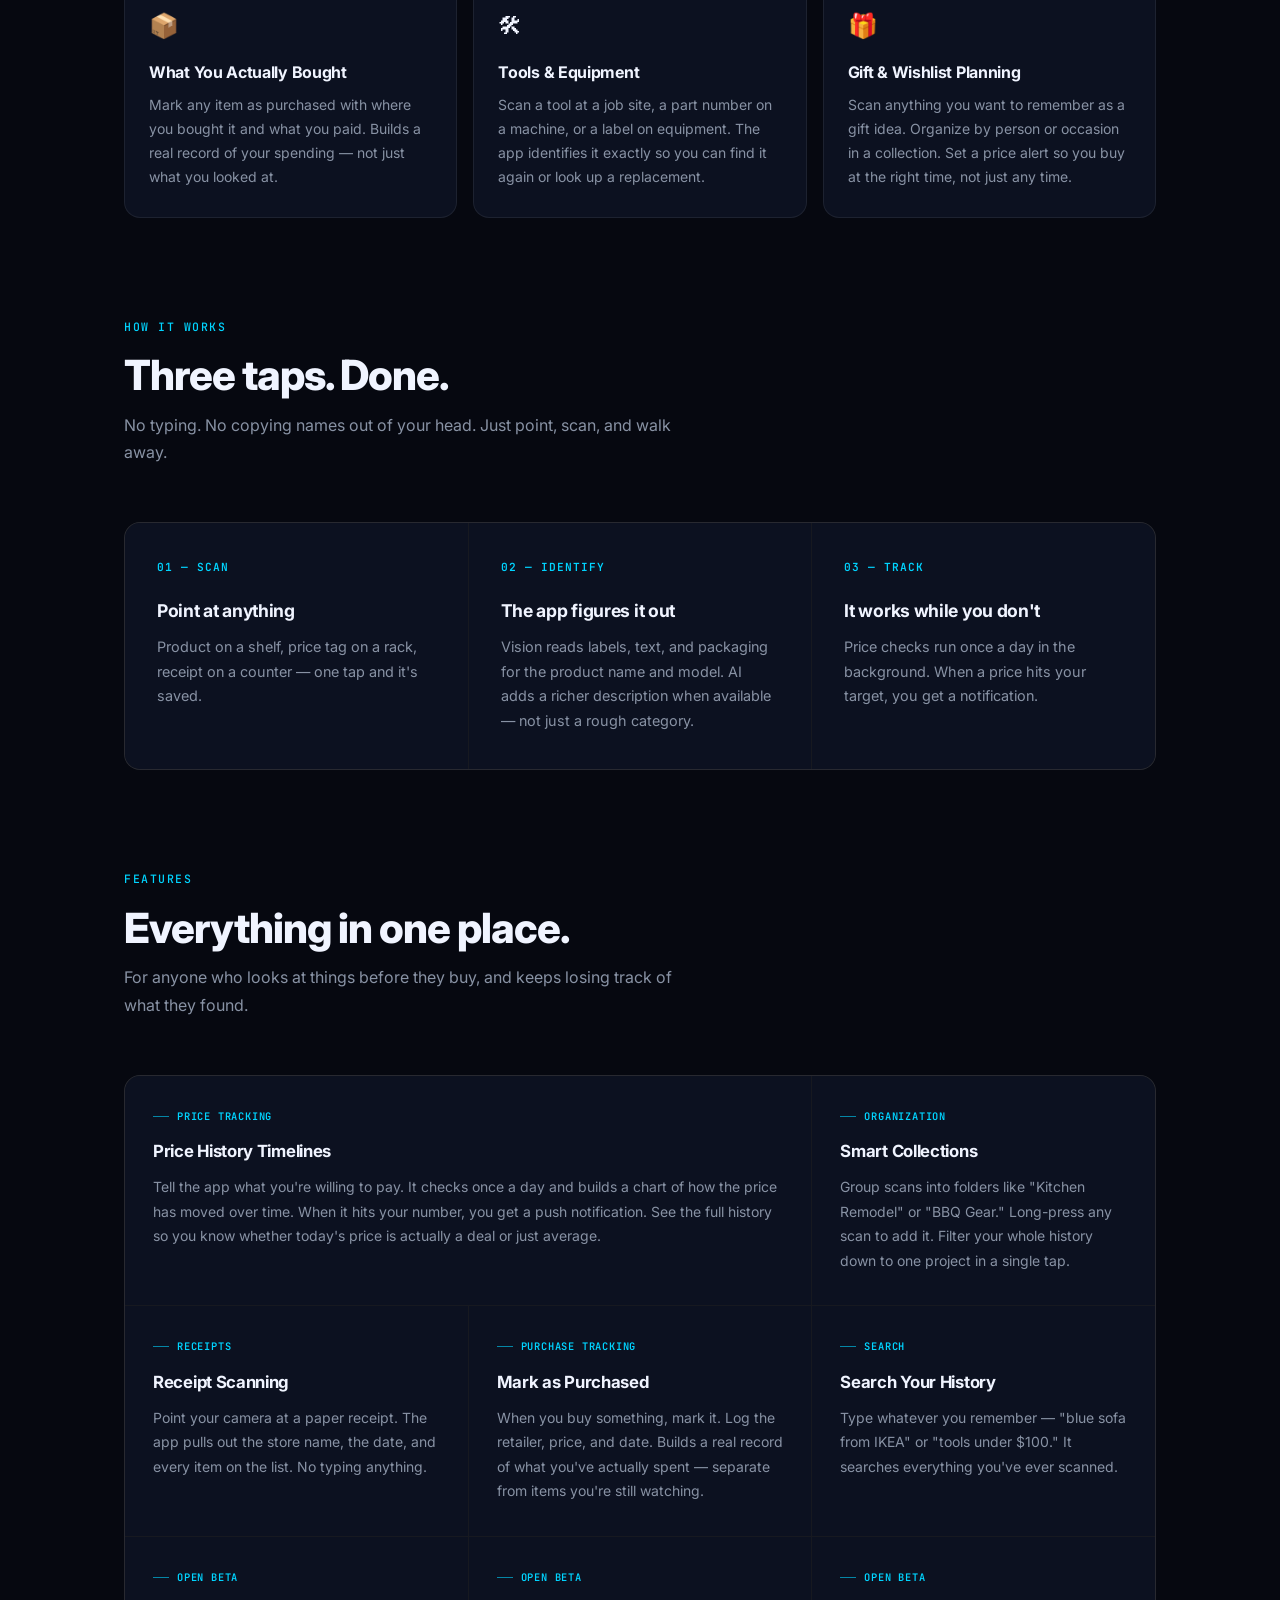
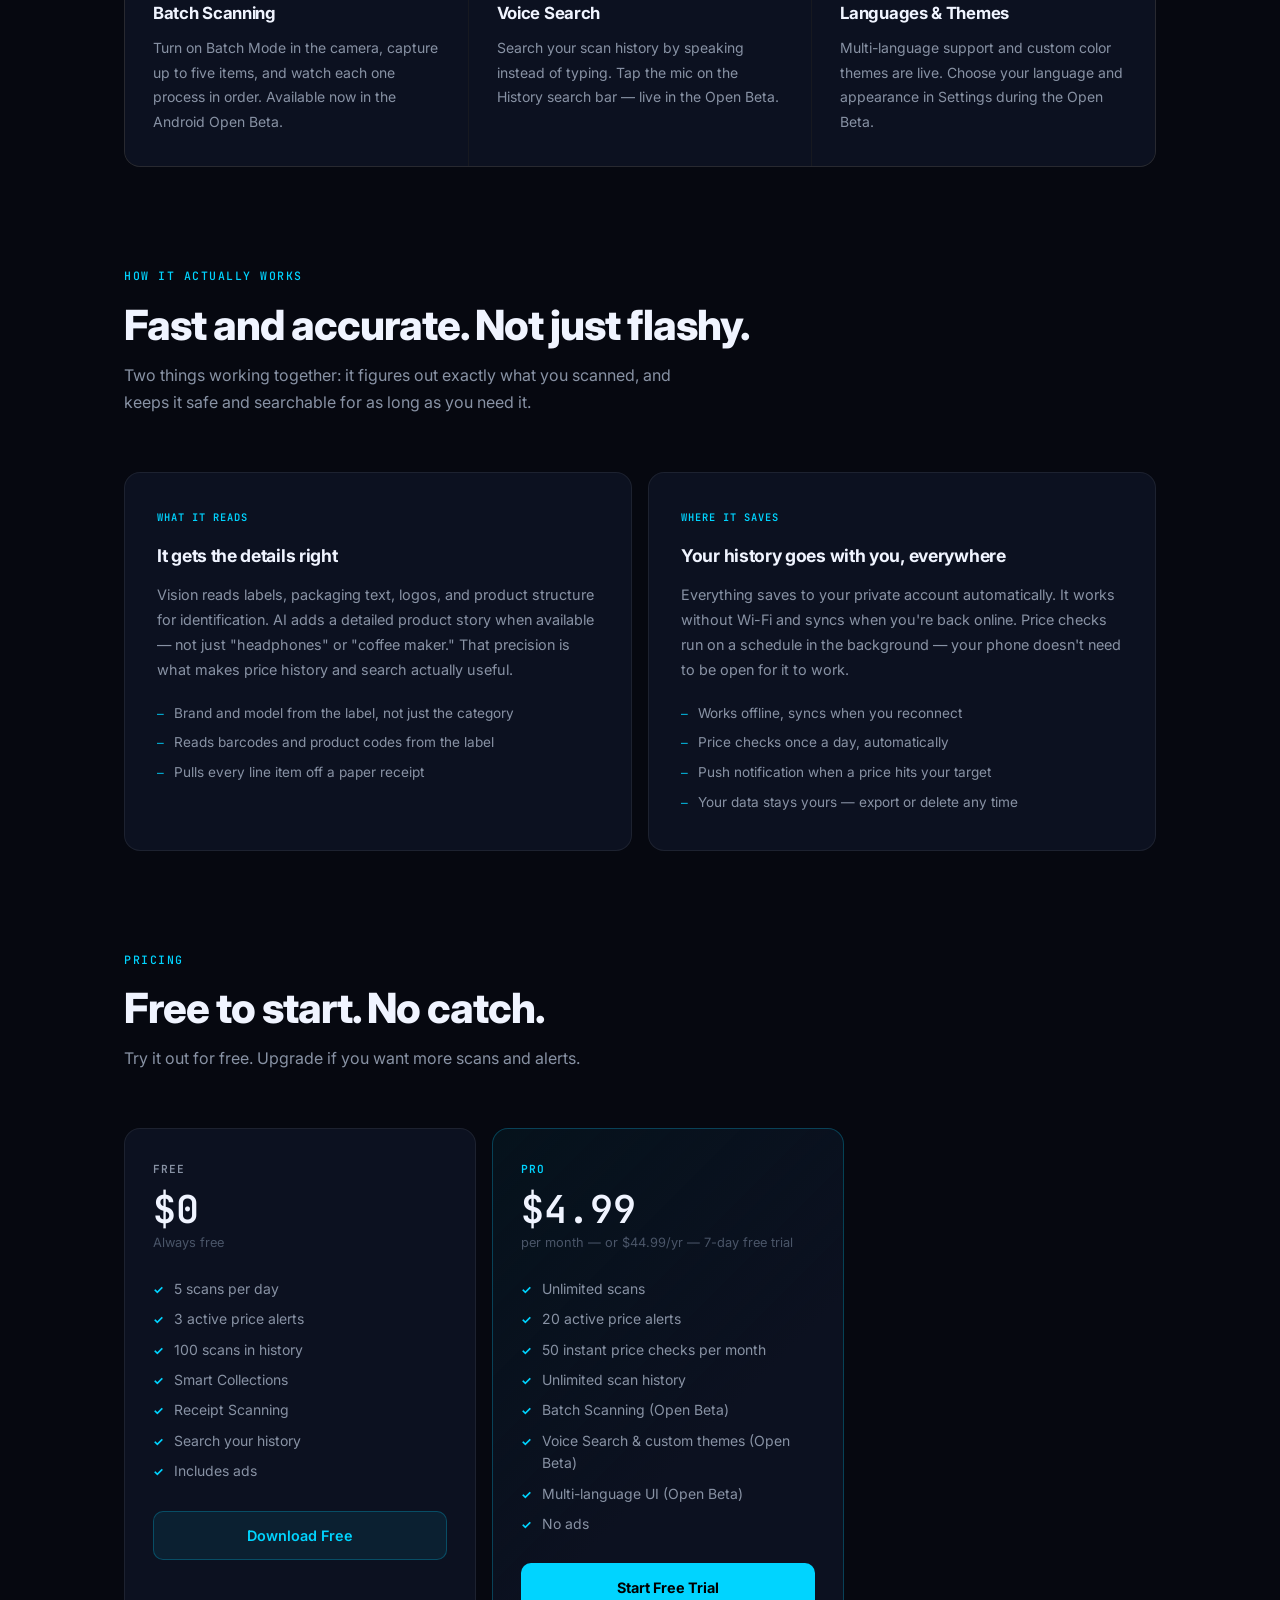
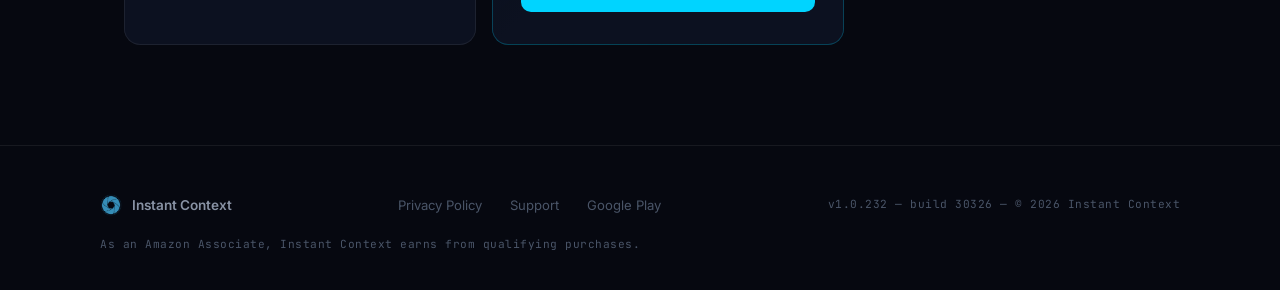
==== commit 5ce7b469: "Website sync v1.0.232 (build 30326)" ====
--- a/index.html
+++ b/index.html
@@ -837,7 +837,7 @@
       <a href="/" class="nav-brand">
         <img src="./app-logo.png" alt="Instant Context">
         <span class="nav-brand-name">Instant Context</span>
-        <span class="nav-pill" id="nav-version">v1.0.231</span>
+        <span class="nav-pill" id="nav-version">v1.0.232</span>
       </a>
       <a href="https://play.google.com/store/apps/details?id=com.instantcontext.app"
          class="nav-cta" target="_blank" rel="noopener">
@@ -1250,7 +1250,7 @@
       </div>
 
       <div class="footer-meta" id="footer-version">
-        v1.0.231 &mdash; build 30325 &mdash; &copy; 2026 Instant Context
+        v1.0.232 &mdash; build 30326 &mdash; &copy; 2026 Instant Context
       </div>
       <div class="footer-meta">
         As an Amazon Associate, Instant Context earns from qualifying purchases.
@@ -1269,6 +1269,5 @@
       })
       .catch(function() {});
   </script>
-  <script type="text/javascript" src="https://s.skimresources.com/js/311275X1799773.skimlinks.js"></script>
 </body>
 </html>
